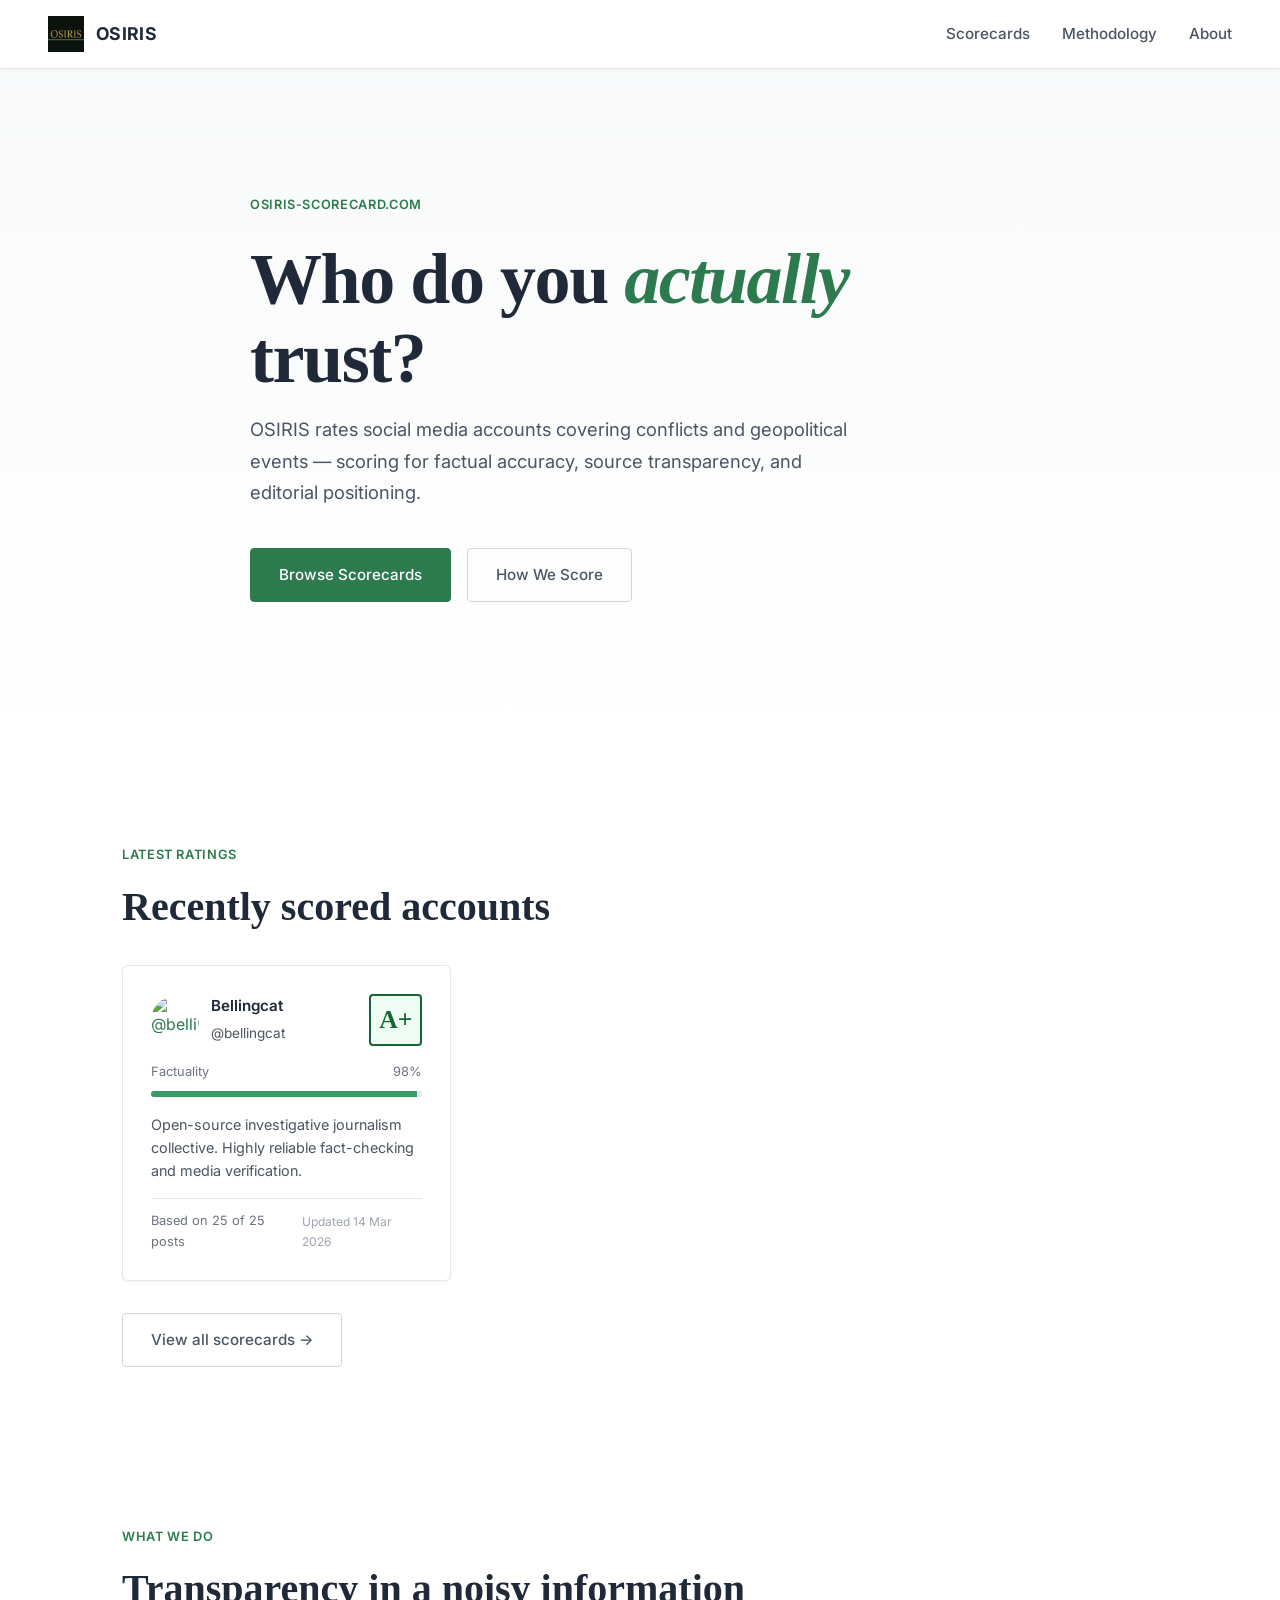
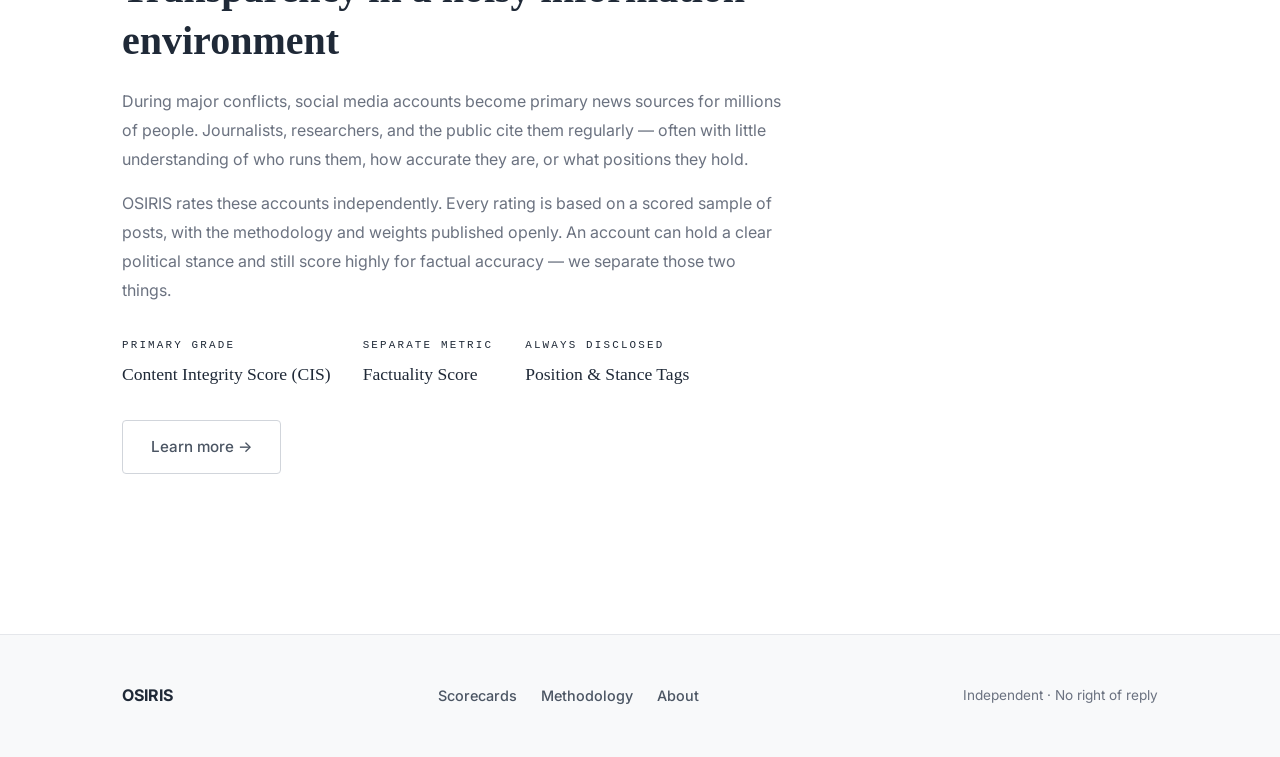
==== index.html @ 944dbf91 "Initial commit: OSIRIS Scorecard platform - Complete site rebrand with professional light theme - Pr" ====
<!DOCTYPE html>
<html lang="en">
<head>
  <meta charset="UTF-8">
  <meta name="viewport" content="width=device-width, initial-scale=1.0">
  <title>OSIRIS — Open Source Intelligence Reliability & Integrity Scorecard</title>
  <meta name="description" content="OSIRIS rates social media accounts covering conflicts and geopolitical events for factual accuracy, source transparency, and editorial positioning.">
  <link rel="icon" type="image/png" href="images/logo.png">
  <link rel="stylesheet" href="css/style.css">
</head>
<body>

<nav class="nav" id="nav">
  <a href="index.html" class="nav-logo">
    <div class="nav-logo-mark">
      <img src="images/logo.png" alt="OSIRIS">
    </div>
    <span class="nav-logo-text">OSIRIS</span>
  </a>
  <ul class="nav-links">
    <li><a href="scorecards.html">Scorecards</a></li>
    <li><a href="methodology.html">Methodology</a></li>
    <li><a href="about.html">About</a></li>
  </ul>
</nav>

<main>
  <section class="hero">
    <div class="hero-bg-lines"></div>
    <div class="container">
      <p class="hero-eyebrow">osiris-scorecard.com</p>
      <h1>Who do you <em>actually</em> trust?</h1>
      <p class="hero-sub">OSIRIS rates social media accounts covering conflicts and geopolitical events — scoring for factual accuracy, source transparency, and editorial positioning.</p>
      <div class="hero-cta">
        <a href="scorecards.html" class="btn btn-primary">Browse Scorecards</a>
        <a href="methodology.html" class="btn btn-ghost">How We Score</a>
      </div>
    </div>
    <div class="hero-scroll">
      <div class="hero-scroll-line"></div>
    </div>
  </section>

  <div class="container">
    <!-- Recent Scorecards -->
    <section class="section">
      <p class="section-eyebrow">Latest ratings</p>
      <h2>Recently scored accounts</h2>
      <div class="scorecard-grid" id="recent-cards">
        <!-- populated by JS -->
      </div>
      <div style="margin-top: 2rem;">
        <a href="scorecards.html" class="btn btn-ghost">View all scorecards →</a>
      </div>
    </section>

    <!-- What is OSIRIS -->
    <section class="section" style="border-top: 1px solid var(--charcoal-bdr);">
      <div style="max-width: 660px;">
        <p class="section-eyebrow">What we do</p>
        <h2>Transparency in a noisy information environment</h2>
        <p style="margin-top: 1.25rem; color: var(--text-muted); line-height: 1.8;">
          During major conflicts, social media accounts become primary news sources for millions of people. Journalists, researchers, and the public cite them regularly — often with little understanding of who runs them, how accurate they are, or what positions they hold.
        </p>
        <p style="margin-top: 1rem; color: var(--text-muted); line-height: 1.8;">
          OSIRIS rates these accounts independently. Every rating is based on a scored sample of posts, with the methodology and weights published openly. An account can hold a clear political stance and still score highly for factual accuracy — we separate those two things.
        </p>
        <div style="margin-top: 2rem; display: flex; gap: 2rem; flex-wrap: wrap;">
          <div>
            <div style="font-family: 'Share Tech Mono', monospace; font-size: 0.68rem; letter-spacing: 0.2em; color: var(--malachite-lt); text-transform: uppercase; margin-bottom: 0.4rem;">Primary grade</div>
            <div style="font-family: 'Cormorant Garamond', serif; font-size: 1.1rem; color: var(--white);">Content Integrity Score (CIS)</div>
          </div>
          <div>
            <div style="font-family: 'Share Tech Mono', monospace; font-size: 0.68rem; letter-spacing: 0.2em; color: var(--malachite-lt); text-transform: uppercase; margin-bottom: 0.4rem;">Separate metric</div>
            <div style="font-family: 'Cormorant Garamond', serif; font-size: 1.1rem; color: var(--white);">Factuality Score</div>
          </div>
          <div>
            <div style="font-family: 'Share Tech Mono', monospace; font-size: 0.68rem; letter-spacing: 0.2em; color: var(--malachite-lt); text-transform: uppercase; margin-bottom: 0.4rem;">Always disclosed</div>
            <div style="font-family: 'Cormorant Garamond', serif; font-size: 1.1rem; color: var(--white);">Position & Stance Tags</div>
          </div>
        </div>
        <div style="margin-top: 2rem;">
          <a href="about.html" class="btn btn-ghost">Learn more →</a>
        </div>
      </div>
    </section>
  </div>
</main>

<footer class="footer">
  <div class="container">
    <div class="footer-inner">
      <div class="footer-logo">OSIRIS</div>
      <ul class="footer-links">
        <li><a href="scorecards.html">Scorecards</a></li>
        <li><a href="methodology.html">Methodology</a></li>
        <li><a href="about.html">About</a></li>
      </ul>
      <div class="footer-note">Independent · No right of reply</div>
    </div>
  </div>
</footer>

<script src="js/main.js"></script>
<script>
  // Populate recent cards from accounts.json
  fetch('data/accounts.json')
    .then(r => r.json())
    .then(accounts => {
      const container = document.getElementById('recent-cards');
      const recent = [...accounts].sort((a,b) => new Date(b.lastUpdated) - new Date(a.lastUpdated)).slice(0, 3);
      recent.forEach(a => {
        container.innerHTML += buildCard(a);
      });
    });
</script>
</body>
</html>
---- css/style.css ----
/* ============================================================
   OSIRIS — osiris-scorecard.com
   Professional Academic Theme
   Fonts: Georgia (headings) / Inter (body, labels)
   Palette: Navy / Slate / Professional greens and reds
   ============================================================ */

@import url('https://fonts.googleapis.com/css2?family=Inter:wght@300;400;500;600;700&display=swap');

:root {
  --primary:       #2D7A4F;
  --primary-dark:  #1e5538;
  --primary-light: #3A9B64;
  --accent:        #C9A84C;
  --accent-light:  #E2C06A;

  --bg-primary:    #FFFFFF;
  --bg-secondary:  #F8F9FA;
  --bg-tertiary:   #F0F2F4;

  --border-light:  #E5E7EB;
  --border:        #D1D5DB;
  --border-dark:   #9CA3AF;

  --text-primary:  #1F2937;
  --text-secondary:#4B5563;
  --text-muted:    #6B7280;
  --text-dim:      #9CA3AF;

  --grade-a:       #166534;
  --grade-a-bg:    #F0FDF4;
  --grade-b:       #1E6F5C;
  --grade-b-bg:    #E6F7F3;
  --grade-c:       #CA8A04;
  --grade-c-bg:    #FEFCE8;
  --grade-d:       #C2410C;
  --grade-d-bg:    #FFF7ED;
  --grade-f:       #991B1B;
  --grade-f-bg:    #FEF2F2;
}

*, *::before, *::after { box-sizing: border-box; margin: 0; padding: 0; }
html { scroll-behavior: smooth; }

body {
  background: var(--bg-primary);
  color: var(--text-primary);
  font-family: 'Inter', -apple-system, BlinkMacSystemFont, 'Segoe UI', sans-serif;
  font-weight: 400;
  line-height: 1.6;
  overflow-x: hidden;
}

/* ── SCROLLBAR ── */
::-webkit-scrollbar { width: 8px; }
::-webkit-scrollbar-track { background: var(--bg-tertiary); }
::-webkit-scrollbar-thumb { background: var(--border); border-radius: 4px; }
::-webkit-scrollbar-thumb:hover { background: var(--border-dark); }

/* ── TYPOGRAPHY ── */
h1, h2, h3, h4 {
  font-family: Georgia, 'Times New Roman', serif;
  font-weight: 600;
  line-height: 1.3;
  color: var(--text-primary);
}

a { color: var(--primary); text-decoration: none; transition: color 0.2s; }
a:hover { color: var(--primary-light); text-decoration: underline; }

/* ── NAV ── */
.nav {
  position: fixed;
  top: 0; left: 0; right: 0;
  z-index: 500;
  display: flex;
  align-items: center;
  justify-content: space-between;
  padding: 1rem 3rem;
  background: var(--bg-primary);
  border-bottom: 1px solid var(--border-light);
  box-shadow: 0 1px 3px rgba(0,0,0,0.05);
  transition: box-shadow 0.3s;
}

.nav.scrolled {
  box-shadow: 0 2px 8px rgba(0,0,0,0.08);
}

.nav-logo {
  display: flex;
  align-items: center;
  gap: 0.75rem;
  text-decoration: none;
}

.nav-logo-mark {
  width: 36px;
  height: 36px;
  display: flex;
  align-items: center;
  justify-content: center;
}

.nav-logo-mark img {
  width: 100%;
  height: 100%;
  object-fit: contain;
}

.nav-logo-text {
  font-family: 'Inter', sans-serif;
  font-size: 1.1rem;
  font-weight: 700;
  letter-spacing: 0.02em;
  color: var(--text-primary);
}

.nav-links {
  display: flex;
  gap: 2rem;
  list-style: none;
}

.nav-links a {
  font-family: 'Inter', sans-serif;
  font-size: 0.95rem;
  font-weight: 500;
  color: var(--text-secondary);
  transition: color 0.2s;
  text-decoration: none;
}

.nav-links a:hover, .nav-links a.active {
  color: var(--primary);
  text-decoration: none;
}

/* ── LAYOUT ── */
.container { max-width: 1100px; margin: 0 auto; padding: 0 2rem; }
.page-wrap { padding-top: 5rem; }

/* ── HERO ── */
.hero {
  min-height: 85vh;
  display: flex;
  flex-direction: column;
  justify-content: center;
  position: relative;
  padding: 8rem 0 6rem;
  background: linear-gradient(to bottom, var(--bg-secondary) 0%, var(--bg-primary) 100%);
}

.hero-bg-lines {
  display: none;
}

.hero-eyebrow {
  font-family: 'Inter', sans-serif;
  font-size: 0.8rem;
  font-weight: 600;
  letter-spacing: 0.05em;
  color: var(--primary);
  text-transform: uppercase;
  margin-bottom: 1.5rem;
}

.hero h1 {
  font-size: clamp(2.5rem, 6vw, 4.5rem);
  font-weight: 700;
  letter-spacing: -0.02em;
  color: var(--text-primary);
  max-width: 780px;
  margin-bottom: 1rem;
  line-height: 1.1;
}

.hero h1 em {
  font-style: italic;
  color: var(--primary);
}

.hero-sub {
  font-size: 1.15rem;
  color: var(--text-secondary);
  max-width: 600px;
  margin: 1rem 0 2.5rem;
  font-weight: 400;
  line-height: 1.7;
}

.hero-cta {
  display: flex;
  gap: 1rem;
  flex-wrap: wrap;
}

.btn {
  display: inline-flex;
  align-items: center;
  gap: 0.5rem;
  padding: 0.85rem 1.75rem;
  font-family: 'Inter', sans-serif;
  font-size: 0.95rem;
  font-weight: 500;
  border: 1px solid;
  border-radius: 4px;
  cursor: pointer;
  transition: all 0.2s;
  text-decoration: none;
}

.btn-primary {
  background: var(--primary);
  border-color: var(--primary);
  color: var(--bg-primary);
}
.btn-primary:hover {
  background: var(--primary-light);
  border-color: var(--primary-light);
  color: var(--bg-primary);
  text-decoration: none;
}

.btn-ghost {
  background: transparent;
  border-color: var(--border);
  color: var(--text-secondary);
}
.btn-ghost:hover {
  border-color: var(--primary);
  color: var(--primary);
  background: var(--bg-secondary);
  text-decoration: none;
}

.hero-scroll {
  display: none;
}

.hero-scroll-line {
  display: none;
}

@keyframes scrollPulse {
  0%, 100% { opacity: 0.3; }
  50% { opacity: 1; }
}

/* ── STAT BAR ── */
.stat-bar {
  border-top: 1px solid var(--border-light);
  border-bottom: 1px solid var(--border-light);
  padding: 2rem 0;
  margin-bottom: 5rem;
  background: var(--bg-secondary);
}

.stat-bar-inner {
  display: flex;
  gap: 4rem;
  flex-wrap: wrap;
}

.stat-item {
  display: flex;
  flex-direction: column;
  gap: 0.35rem;
}

.stat-value {
  font-family: Georgia, serif;
  font-size: 2.2rem;
  font-weight: 700;
  color: var(--primary);
  line-height: 1;
}

.stat-label {
  font-family: 'Inter', sans-serif;
  font-size: 0.85rem;
  font-weight: 500;
  color: var(--text-muted);
}

/* ── SECTION ── */
.section { padding: 5rem 0; }
.section-eyebrow {
  font-family: 'Inter', sans-serif;
  font-size: 0.8rem;
  font-weight: 600;
  letter-spacing: 0.05em;
  color: var(--primary);
  text-transform: uppercase;
  margin-bottom: 1rem;
}

.section h2 {
  font-size: clamp(1.8rem, 3.5vw, 2.5rem);
  font-weight: 700;
  margin-bottom: 1rem;
  color: var(--text-primary);
}

/* ── GRADE BADGE ── */
.grade-badge {
  display: inline-flex;
  align-items: center;
  justify-content: center;
  min-width: 52px;
  height: 52px;
  padding: 0 0.5rem;
  font-family: Georgia, serif;
  font-size: 1.6rem;
  font-weight: 700;
  border: 2px solid;
  border-radius: 4px;
}

.grade-a { background: var(--grade-a-bg); border-color: var(--grade-a); color: var(--grade-a); }
.grade-b { background: var(--grade-b-bg); border-color: var(--grade-b); color: var(--grade-b); }
.grade-c { background: var(--grade-c-bg); border-color: var(--grade-c); color: var(--grade-c); }
.grade-d { background: var(--grade-d-bg); border-color: var(--grade-d); color: var(--grade-d); }
.grade-f { background: var(--grade-f-bg); border-color: var(--grade-f); color: var(--grade-f); }

/* ── SCORECARD CARD ── */
.scorecard-grid {
  display: grid;
  grid-template-columns: repeat(auto-fill, minmax(320px, 1fr));
  gap: 1.5rem;
  margin-top: 2rem;
}

.scorecard-card {
  background: var(--bg-primary);
  border: 1px solid var(--border-light);
  border-radius: 6px;
  padding: 1.75rem;
  transition: all 0.2s;
  text-decoration: none;
  display: block;
  position: relative;
  box-shadow: 0 1px 3px rgba(0,0,0,0.05);
}

.scorecard-card::before {
  content: '';
  position: absolute;
  top: 0; left: 0;
  width: 4px;
  height: 100%;
  background: var(--primary);
  opacity: 0;
  transition: opacity 0.2s;
  border-radius: 6px 0 0 6px;
}

.scorecard-card:hover {
  border-color: var(--primary);
  box-shadow: 0 4px 12px rgba(0,0,0,0.08);
  transform: translateY(-2px);
  color: inherit;
  text-decoration: none;
}

.scorecard-card:hover::before { opacity: 1; }

.card-top {
  display: flex;
  align-items: flex-start;
  justify-content: space-between;
  margin-bottom: 1rem;
}

.card-name {
  font-family: 'Inter', sans-serif;
  font-size: 0.95rem;
  font-weight: 600;
  color: var(--text-primary);
  margin-bottom: 0.25rem;
}

.card-handle {
  font-size: 0.85rem;
  color: var(--text-secondary);
}

.card-focus {
  font-family: 'Inter', sans-serif;
  font-size: 0.8rem;
  color: var(--text-muted);
  margin-bottom: 0.75rem;
}

.card-summary {
  font-size: 0.9rem;
  color: var(--text-secondary);
  line-height: 1.6;
  margin-bottom: 1rem;
  display: -webkit-box;
  -webkit-line-clamp: 3;
  -webkit-box-orient: vertical;
  overflow: hidden;
}

.card-tags {
  display: flex;
  flex-wrap: wrap;
  gap: 0.4rem;
  margin-bottom: 1rem;
}

.tag {
  font-family: 'Inter', sans-serif;
  font-size: 0.75rem;
  font-weight: 500;
  padding: 0.25rem 0.6rem;
  background: var(--bg-tertiary);
  border: 1px solid var(--border-light);
  border-radius: 3px;
  color: var(--text-secondary);
}

.tag-stance {
  background: #FEF9E7;
  border-color: var(--accent);
  color: #8B6914;
  font-weight: 600;
}

.card-footer {
  display: flex;
  align-items: center;
  justify-content: space-between;
  padding-top: 0.75rem;
  border-top: 1px solid var(--border-light);
}

.card-posts {
  font-family: 'Inter', sans-serif;
  font-size: 0.8rem;
  color: var(--text-muted);
}

.card-updated {
  font-family: 'Inter', sans-serif;
  font-size: 0.75rem;
  color: var(--text-dim);
}

/* Factuality bar */
.fact-bar {
  height: 6px;
  background: var(--border-light);
  margin-bottom: 1rem;
  position: relative;
  border-radius: 3px;
  overflow: hidden;
}

.fact-bar-fill {
  height: 100%;
  background: var(--primary);
  transition: width 0.4s ease;
}

.fact-bar-label {
  display: flex;
  justify-content: space-between;
  font-family: 'Inter', sans-serif;
  font-size: 0.8rem;
  color: var(--text-muted);
  margin-bottom: 0.5rem;
}

/* ── SEARCH ── */
.search-wrap {
  position: relative;
  margin-bottom: 2rem;
}

.search-input {
  width: 100%;
  background: var(--bg-primary);
  border: 1px solid var(--border);
  border-radius: 6px;
  color: var(--text-primary);
  padding: 0.9rem 1rem 0.9rem 3rem;
  font-family: 'Inter', sans-serif;
  font-size: 0.95rem;
  outline: none;
  transition: all 0.2s;
}

.search-input::placeholder { color: var(--text-muted); }
.search-input:focus {
  border-color: var(--primary);
  box-shadow: 0 0 0 3px rgba(45, 122, 79, 0.1);
}

.search-icon {
  position: absolute;
  left: 1rem;
  top: 50%;
  transform: translateY(-50%);
  color: var(--text-muted);
  font-size: 1rem;
  pointer-events: none;
}

.filter-row {
  display: flex;
  gap: 0.75rem;
  flex-wrap: wrap;
  margin-bottom: 1.5rem;
}

.filter-btn {
  font-family: 'Inter', sans-serif;
  font-size: 0.85rem;
  font-weight: 500;
  padding: 0.5rem 1rem;
  border: 1px solid var(--border);
  border-radius: 6px;
  background: var(--bg-primary);
  color: var(--text-secondary);
  cursor: pointer;
  transition: all 0.2s;
}

.filter-btn:hover, .filter-btn.active {
  border-color: var(--primary);
  background: var(--primary);
  color: var(--bg-primary);
}

/* ── SCORECARD PAGE ── */
.scorecard-hero {
  padding: 7rem 0 3rem;
  border-bottom: 1px solid var(--border-light);
  margin-bottom: 3rem;
}

.scorecard-header {
  display: flex;
  align-items: flex-start;
  gap: 2rem;
  flex-wrap: wrap;
}

.scorecard-grade-wrap {
  display: flex;
  flex-direction: column;
  align-items: center;
  gap: 0.5rem;
}

.scorecard-grade-label {
  font-family: 'Inter', sans-serif;
  font-size: 0.75rem;
  font-weight: 600;
  color: var(--text-muted);
  text-transform: uppercase;
}

.scorecard-grade-badge {
  width: 80px; height: 80px;
  font-size: 2.5rem;
}

.scorecard-info { flex: 1; }

.scorecard-handle {
  font-family: 'Inter', sans-serif;
  font-size: 1.3rem;
  font-weight: 600;
  color: var(--text-primary);
  margin-bottom: 0.25rem;
}

.scorecard-display-name {
  font-family: Georgia, serif;
  font-size: 2rem;
  font-weight: 600;
  color: var(--text-primary);
  margin-bottom: 0.5rem;
}

.scorecard-meta {
  display: flex;
  gap: 1.5rem;
  flex-wrap: wrap;
  margin-top: 0.75rem;
}

.scorecard-meta-item {
  font-family: 'Inter', sans-serif;
  font-size: 0.85rem;
  color: var(--text-muted);
}

.scorecard-meta-item span {
  color: var(--text-primary);
  font-weight: 500;
}

/* Breakdown chart */
.breakdown-grid {
  display: grid;
  grid-template-columns: repeat(5, 1fr);
  gap: 1rem;
  margin: 2rem 0;
}

.breakdown-item {
  background: var(--bg-secondary);
  border: 1px solid var(--border-light);
  border-radius: 6px;
  padding: 1.25rem 1rem;
  text-align: center;
}

.breakdown-count {
  font-family: Georgia, serif;
  font-size: 2rem;
  font-weight: 700;
  color: var(--text-primary);
  line-height: 1;
  margin-bottom: 0.3rem;
}

.breakdown-label {
  font-family: 'Inter', sans-serif;
  font-size: 0.75rem;
  font-weight: 500;
  color: var(--text-muted);
}

/* ── ABOUT / METHODOLOGY ── */
.prose-section {
  padding: 7rem 0 5rem;
  max-width: 740px;
}

.prose-section h2 {
  font-size: 2rem;
  font-weight: 700;
  margin: 2.5rem 0 1rem;
  color: var(--text-primary);
}

.prose-section h3 {
  font-size: 1.35rem;
  font-weight: 600;
  color: var(--primary);
  margin: 2rem 0 0.75rem;
}

.prose-section p {
  margin-bottom: 1.25rem;
  font-size: 1rem;
  color: var(--text-secondary);
  line-height: 1.7;
}

.prose-section ul {
  list-style: none;
  margin-bottom: 1.5rem;
}

.prose-section ul li {
  padding: 0.4rem 0 0.4rem 1.5rem;
  position: relative;
  font-size: 1rem;
  color: var(--text-secondary);
}

.prose-section ul li::before {
  content: '•';
  position: absolute;
  left: 0;
  color: var(--primary);
  font-weight: 700;
}

.divider {
  height: 1px;
  background: var(--border-light);
  margin: 3rem 0;
}

/* CIS grade table */
.grade-table {
  width: 100%;
  border-collapse: collapse;
  margin: 1.5rem 0;
  border: 1px solid var(--border-light);
  border-radius: 6px;
  overflow: hidden;
}

.grade-table th {
  font-family: 'Inter', sans-serif;
  font-size: 0.85rem;
  font-weight: 600;
  color: var(--text-primary);
  padding: 0.85rem 1rem;
  text-align: left;
  background: var(--bg-secondary);
  border-bottom: 1px solid var(--border-light);
}

.grade-table td {
  padding: 0.85rem 1rem;
  font-size: 0.95rem;
  color: var(--text-secondary);
  border-bottom: 1px solid var(--border-light);
  vertical-align: top;
}

.grade-table tr:last-child td { border-bottom: none; }

/* ── FOOTER ── */
.footer {
  border-top: 1px solid var(--border-light);
  background: var(--bg-secondary);
  padding: 3rem 0;
  margin-top: 5rem;
}

.footer-inner {
  display: flex;
  align-items: center;
  justify-content: space-between;
  flex-wrap: wrap;
  gap: 1.5rem;
}

.footer-logo {
  font-family: 'Inter', sans-serif;
  font-size: 1rem;
  font-weight: 700;
  color: var(--text-primary);
}

.footer-note {
  font-family: 'Inter', sans-serif;
  font-size: 0.85rem;
  color: var(--text-muted);
}

.footer-links {
  display: flex;
  gap: 1.5rem;
  list-style: none;
}

.footer-links a {
  font-family: 'Inter', sans-serif;
  font-size: 0.9rem;
  font-weight: 500;
  color: var(--text-secondary);
  transition: color 0.2s;
}

.footer-links a:hover {
  color: var(--primary);
  text-decoration: none;
}

/* ── INTRO CALLOUT ── */
.callout {
  background: var(--bg-tertiary);
  border: 1px solid var(--border);
  border-left: 4px solid var(--primary);
  border-radius: 6px;
  padding: 1.5rem 1.75rem;
  margin: 2rem 0;
}

.callout p {
  font-size: 0.95rem;
  color: var(--text-secondary);
  margin: 0;
}

/* ── HARD FLAGS ── */
.hard-flag {
  background: var(--grade-f-bg);
  border: 1px solid var(--grade-f);
  border-left: 4px solid var(--grade-f);
  border-radius: 6px;
  padding: 0.85rem 1.25rem;
  margin-top: 0.75rem;
  font-family: 'Inter', sans-serif;
  font-size: 0.85rem;
  font-weight: 500;
  color: var(--grade-f);
}

/* ── RESPONSIVE ── */
@media (max-width: 768px) {
  .nav { padding: 1rem 1.5rem; }
  .nav-links { gap: 1.25rem; }
  .container { padding: 0 1.25rem; }
  .hero h1 { font-size: 2.6rem; }
  .breakdown-grid { grid-template-columns: repeat(3, 1fr); }
  .scorecard-header { gap: 1.25rem; }
  .footer-inner { flex-direction: column; align-items: flex-start; }
}

@media (max-width: 480px) {
  .nav-links { display: none; }
  .breakdown-grid { grid-template-columns: repeat(2, 1fr); }
}
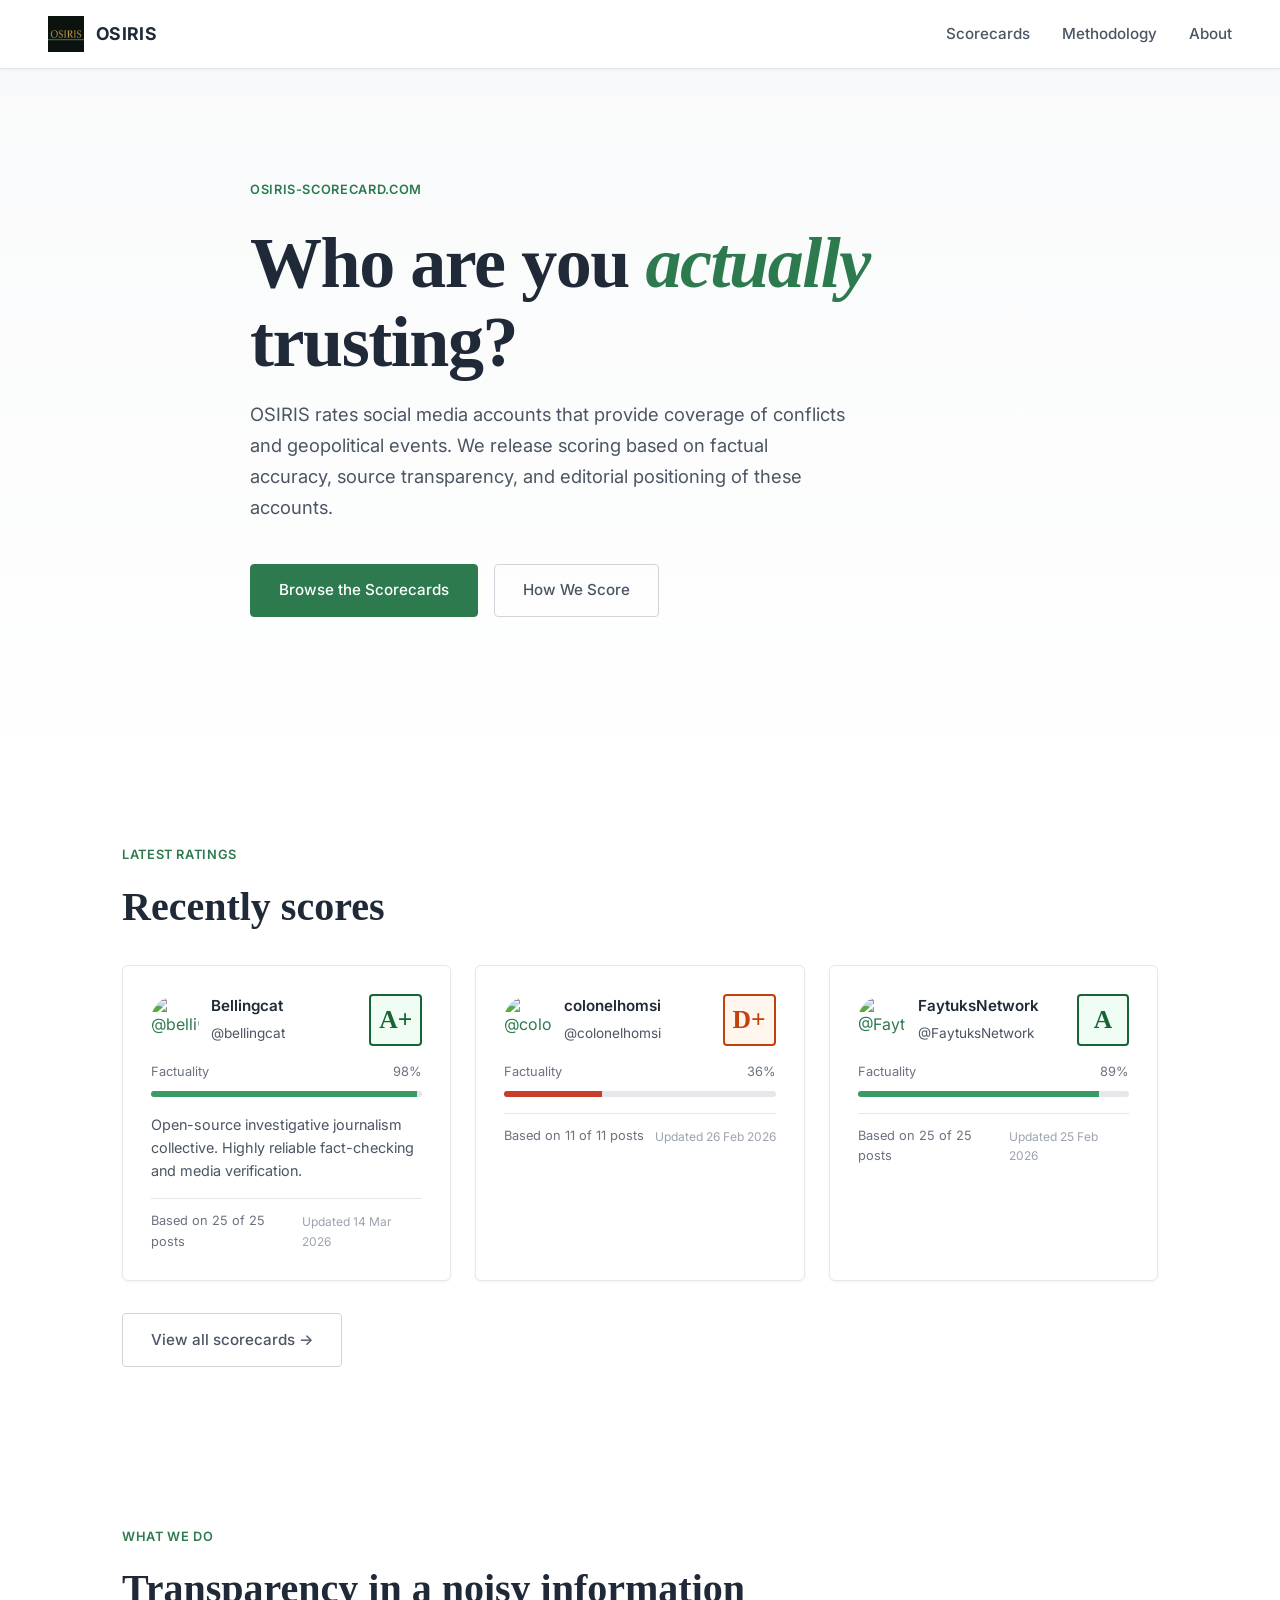
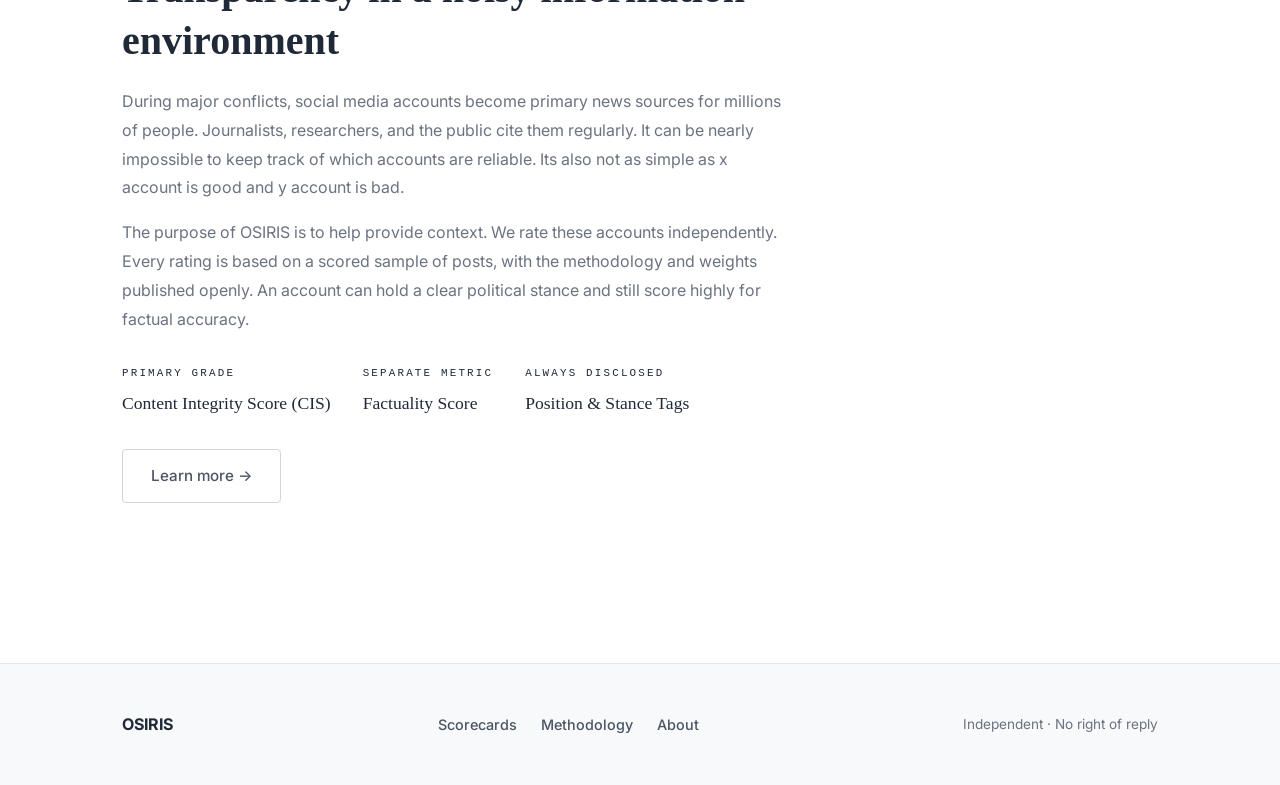
==== commit 32e92bed: "Add batch import tools and 2 new scorecards - Created batch import system for Chrome extension expor" ====
--- a/index.html
+++ b/index.html
@@ -29,10 +29,10 @@
     <div class="hero-bg-lines"></div>
     <div class="container">
       <p class="hero-eyebrow">osiris-scorecard.com</p>
-      <h1>Who do you <em>actually</em> trust?</h1>
-      <p class="hero-sub">OSIRIS rates social media accounts covering conflicts and geopolitical events — scoring for factual accuracy, source transparency, and editorial positioning.</p>
+      <h1>Who are you <em>actually</em> trusting?</h1>
+      <p class="hero-sub">OSIRIS rates social media accounts that provide coverage of conflicts and geopolitical events. We release scoring based on factual accuracy, source transparency, and editorial positioning of these accounts.</p>
       <div class="hero-cta">
-        <a href="scorecards.html" class="btn btn-primary">Browse Scorecards</a>
+        <a href="scorecards.html" class="btn btn-primary">Browse the Scorecards</a>
         <a href="methodology.html" class="btn btn-ghost">How We Score</a>
       </div>
     </div>
@@ -45,7 +45,7 @@
     <!-- Recent Scorecards -->
     <section class="section">
       <p class="section-eyebrow">Latest ratings</p>
-      <h2>Recently scored accounts</h2>
+      <h2>Recently scores</h2>
       <div class="scorecard-grid" id="recent-cards">
         <!-- populated by JS -->
       </div>
@@ -60,10 +60,10 @@
         <p class="section-eyebrow">What we do</p>
         <h2>Transparency in a noisy information environment</h2>
         <p style="margin-top: 1.25rem; color: var(--text-muted); line-height: 1.8;">
-          During major conflicts, social media accounts become primary news sources for millions of people. Journalists, researchers, and the public cite them regularly — often with little understanding of who runs them, how accurate they are, or what positions they hold.
+          During major conflicts, social media accounts become primary news sources for millions of people. Journalists, researchers, and the public cite them regularly. It can be nearly impossible to keep track of which accounts are reliable. Its also not as simple as x account is good and y account is bad.
         </p>
         <p style="margin-top: 1rem; color: var(--text-muted); line-height: 1.8;">
-          OSIRIS rates these accounts independently. Every rating is based on a scored sample of posts, with the methodology and weights published openly. An account can hold a clear political stance and still score highly for factual accuracy — we separate those two things.
+          The purpose of OSIRIS is to help provide context. We rate these accounts independently. Every rating is based on a scored sample of posts, with the methodology and weights published openly. An account can hold a clear political stance and still score highly for factual accuracy.
         </p>
         <div style="margin-top: 2rem; display: flex; gap: 2rem; flex-wrap: wrap;">
           <div>
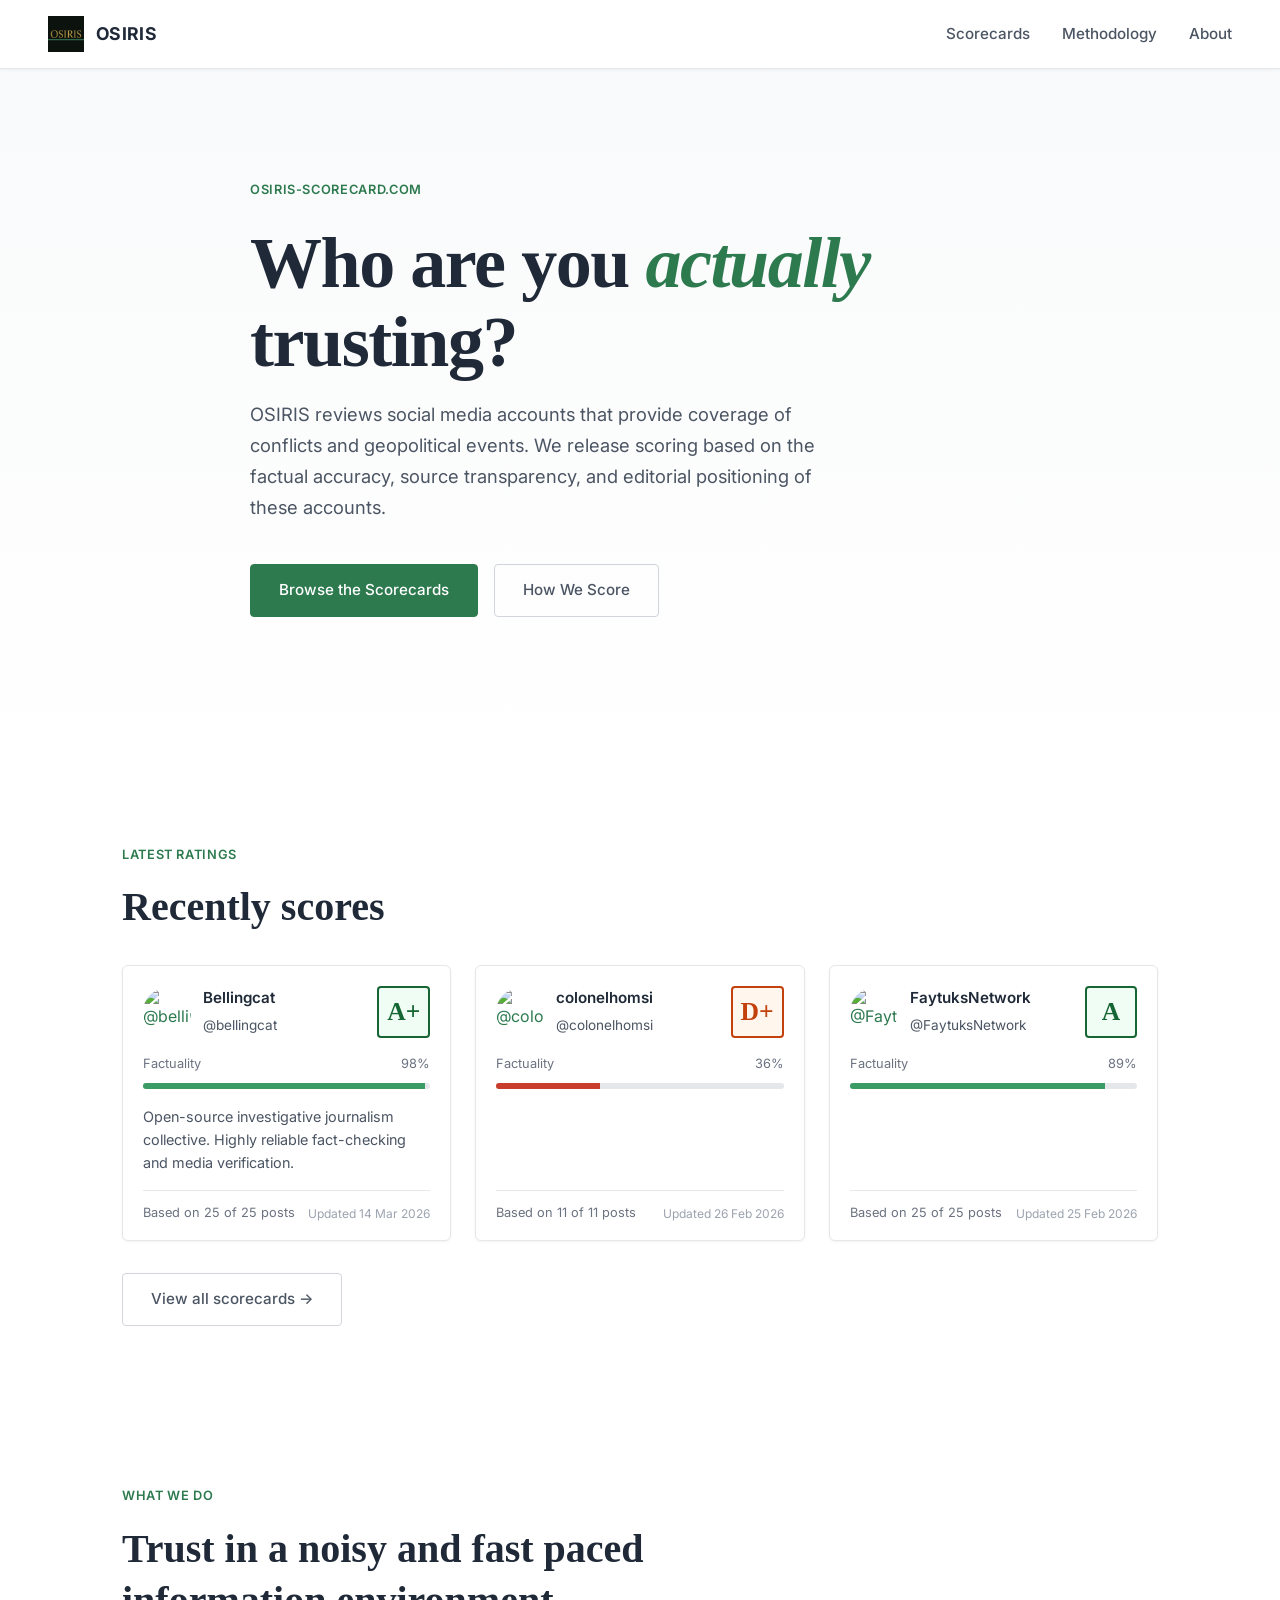
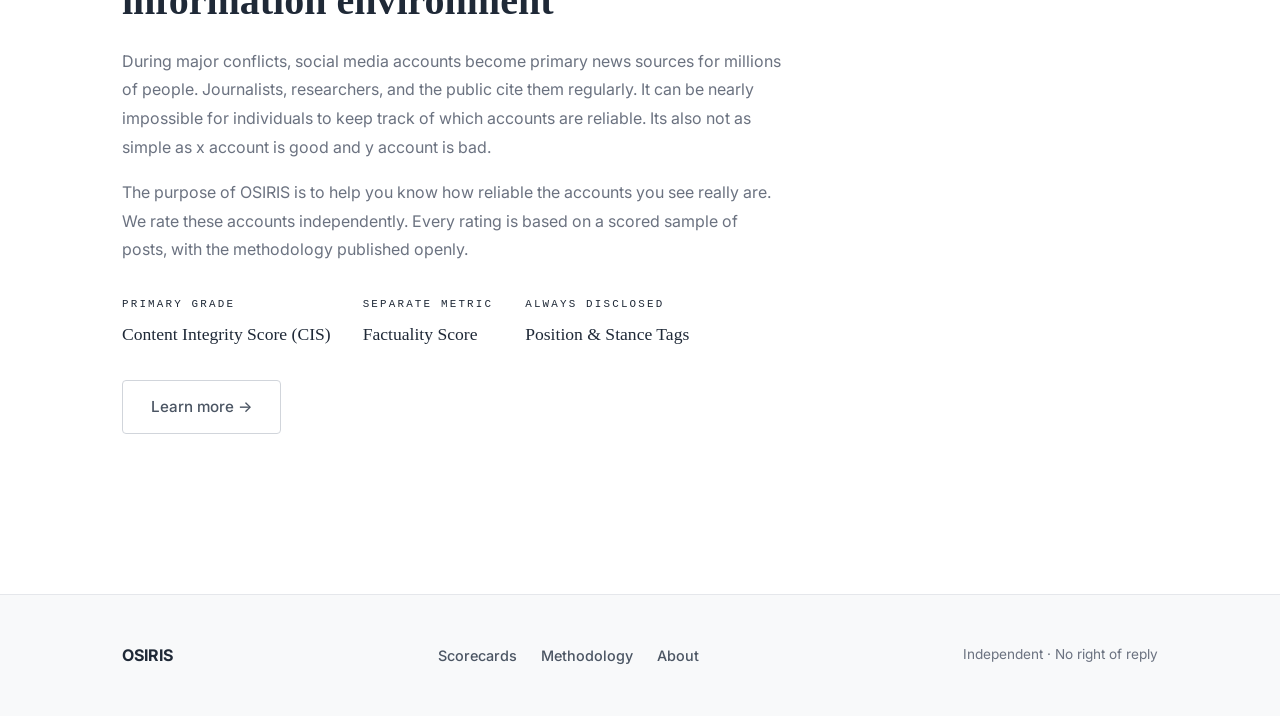
==== commit 7b03a481: "Improve scorecard UI and add profile pictures - Add profile pictures to scorecard cards using unavat" ====
--- a/index.html
+++ b/index.html
@@ -30,7 +30,7 @@
     <div class="container">
       <p class="hero-eyebrow">osiris-scorecard.com</p>
       <h1>Who are you <em>actually</em> trusting?</h1>
-      <p class="hero-sub">OSIRIS rates social media accounts that provide coverage of conflicts and geopolitical events. We release scoring based on factual accuracy, source transparency, and editorial positioning of these accounts.</p>
+      <p class="hero-sub">OSIRIS reviews social media accounts that provide coverage of conflicts and geopolitical events. We release scoring based on the factual accuracy, source transparency, and editorial positioning of these accounts.</p>
       <div class="hero-cta">
         <a href="scorecards.html" class="btn btn-primary">Browse the Scorecards</a>
         <a href="methodology.html" class="btn btn-ghost">How We Score</a>
@@ -58,12 +58,12 @@
     <section class="section" style="border-top: 1px solid var(--charcoal-bdr);">
       <div style="max-width: 660px;">
         <p class="section-eyebrow">What we do</p>
-        <h2>Transparency in a noisy information environment</h2>
+        <h2>Trust in a noisy and fast paced information environment</h2>
         <p style="margin-top: 1.25rem; color: var(--text-muted); line-height: 1.8;">
-          During major conflicts, social media accounts become primary news sources for millions of people. Journalists, researchers, and the public cite them regularly. It can be nearly impossible to keep track of which accounts are reliable. Its also not as simple as x account is good and y account is bad.
+          During major conflicts, social media accounts become primary news sources for millions of people. Journalists, researchers, and the public cite them regularly. It can be nearly impossible for individuals to keep track of which accounts are reliable. Its also not as simple as x account is good and y account is bad.
         </p>
         <p style="margin-top: 1rem; color: var(--text-muted); line-height: 1.8;">
-          The purpose of OSIRIS is to help provide context. We rate these accounts independently. Every rating is based on a scored sample of posts, with the methodology and weights published openly. An account can hold a clear political stance and still score highly for factual accuracy.
+          The purpose of OSIRIS is to help you know how reliable the accounts you see really are. We rate these accounts independently. Every rating is based on a scored sample of posts, with the methodology published openly.
         </p>
         <div style="margin-top: 2rem; display: flex; gap: 2rem; flex-wrap: wrap;">
           <div>
--- a/css/style.css
+++ b/css/style.css
@@ -335,7 +335,7 @@
   background: var(--bg-primary);
   border: 1px solid var(--border-light);
   border-radius: 6px;
-  padding: 1.75rem;
+  padding: 1.25rem 1.25rem 1rem;
   transition: all 0.2s;
   text-decoration: none;
   display: block;
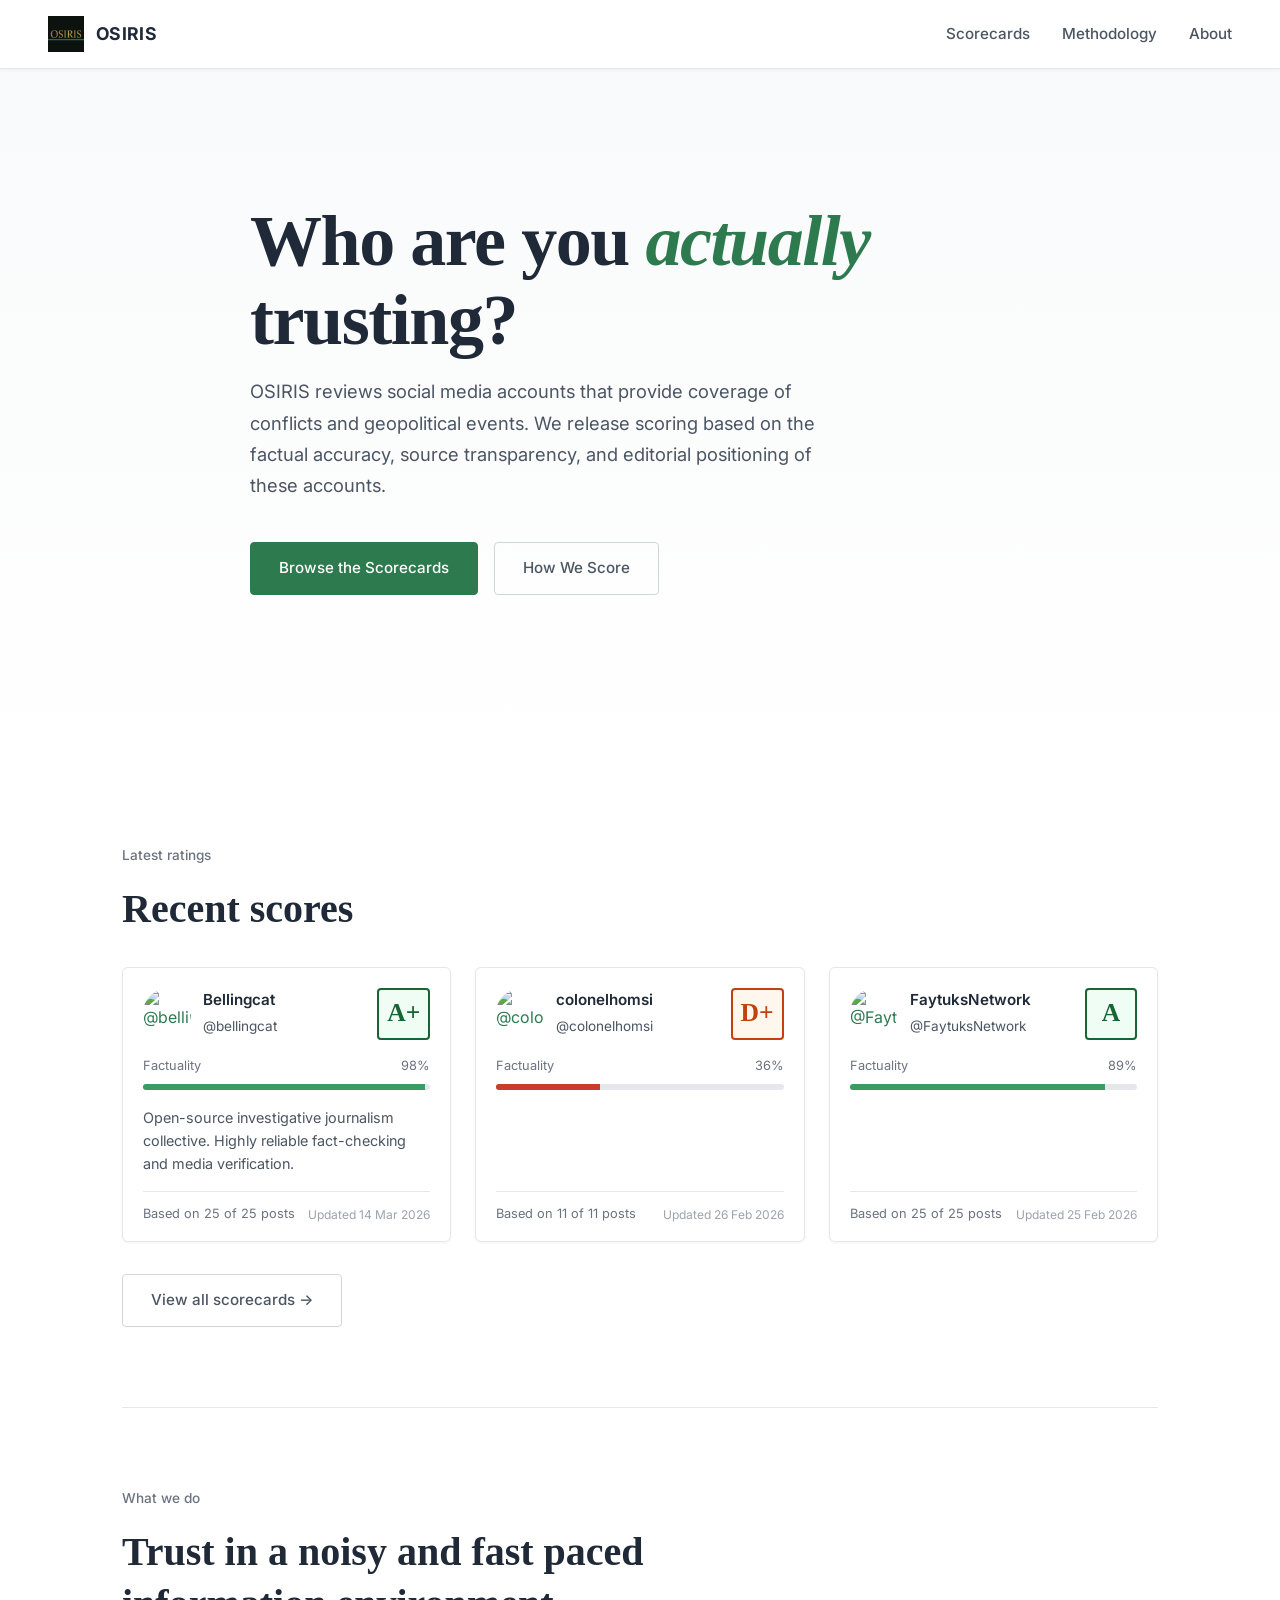
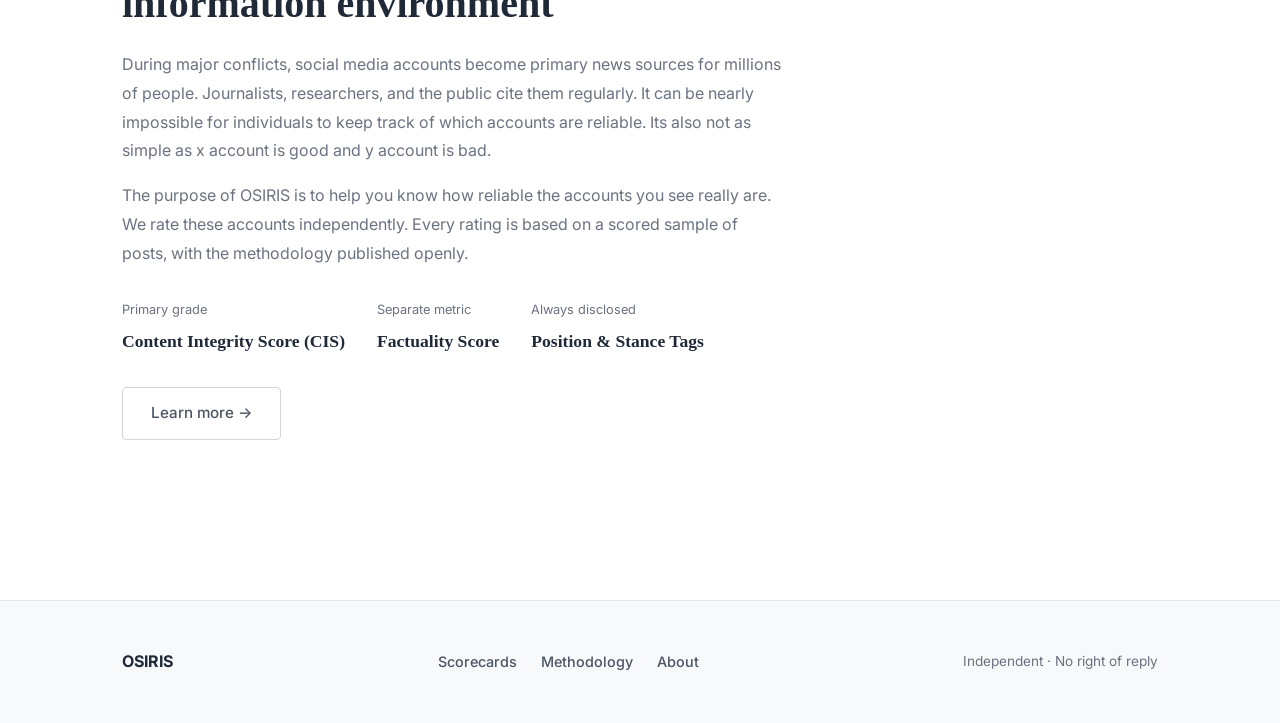
==== commit 97895c25: "Remove AI design tells and add mobile hamburger menu - Replace uppercase letter-spacing eyebrow labe" ====
--- a/index.html
+++ b/index.html
@@ -22,13 +22,15 @@
     <li><a href="methodology.html">Methodology</a></li>
     <li><a href="about.html">About</a></li>
   </ul>
+  <button class="nav-toggle" aria-label="Menu" aria-expanded="false">
+    <span></span><span></span><span></span>
+  </button>
 </nav>
 
 <main>
   <section class="hero">
     <div class="hero-bg-lines"></div>
     <div class="container">
-      <p class="hero-eyebrow">osiris-scorecard.com</p>
       <h1>Who are you <em>actually</em> trusting?</h1>
       <p class="hero-sub">OSIRIS reviews social media accounts that provide coverage of conflicts and geopolitical events. We release scoring based on the factual accuracy, source transparency, and editorial positioning of these accounts.</p>
       <div class="hero-cta">
@@ -45,7 +47,7 @@
     <!-- Recent Scorecards -->
     <section class="section">
       <p class="section-eyebrow">Latest ratings</p>
-      <h2>Recently scores</h2>
+      <h2>Recent scores</h2>
       <div class="scorecard-grid" id="recent-cards">
         <!-- populated by JS -->
       </div>
@@ -55,7 +57,7 @@
     </section>
 
     <!-- What is OSIRIS -->
-    <section class="section" style="border-top: 1px solid var(--charcoal-bdr);">
+    <section class="section" style="border-top: 1px solid var(--border-light);">
       <div style="max-width: 660px;">
         <p class="section-eyebrow">What we do</p>
         <h2>Trust in a noisy and fast paced information environment</h2>
@@ -67,16 +69,16 @@
         </p>
         <div style="margin-top: 2rem; display: flex; gap: 2rem; flex-wrap: wrap;">
           <div>
-            <div style="font-family: 'Share Tech Mono', monospace; font-size: 0.68rem; letter-spacing: 0.2em; color: var(--malachite-lt); text-transform: uppercase; margin-bottom: 0.4rem;">Primary grade</div>
-            <div style="font-family: 'Cormorant Garamond', serif; font-size: 1.1rem; color: var(--white);">Content Integrity Score (CIS)</div>
+            <div style="font-family: 'Inter', sans-serif; font-size: 0.8rem; color: var(--text-muted); margin-bottom: 0.4rem;">Primary grade</div>
+            <div style="font-family: Georgia, serif; font-size: 1.1rem; color: var(--text-primary); font-weight: 600;">Content Integrity Score (CIS)</div>
           </div>
           <div>
-            <div style="font-family: 'Share Tech Mono', monospace; font-size: 0.68rem; letter-spacing: 0.2em; color: var(--malachite-lt); text-transform: uppercase; margin-bottom: 0.4rem;">Separate metric</div>
-            <div style="font-family: 'Cormorant Garamond', serif; font-size: 1.1rem; color: var(--white);">Factuality Score</div>
+            <div style="font-family: 'Inter', sans-serif; font-size: 0.8rem; color: var(--text-muted); margin-bottom: 0.4rem;">Separate metric</div>
+            <div style="font-family: Georgia, serif; font-size: 1.1rem; color: var(--text-primary); font-weight: 600;">Factuality Score</div>
           </div>
           <div>
-            <div style="font-family: 'Share Tech Mono', monospace; font-size: 0.68rem; letter-spacing: 0.2em; color: var(--malachite-lt); text-transform: uppercase; margin-bottom: 0.4rem;">Always disclosed</div>
-            <div style="font-family: 'Cormorant Garamond', serif; font-size: 1.1rem; color: var(--white);">Position & Stance Tags</div>
+            <div style="font-family: 'Inter', sans-serif; font-size: 0.8rem; color: var(--text-muted); margin-bottom: 0.4rem;">Always disclosed</div>
+            <div style="font-family: Georgia, serif; font-size: 1.1rem; color: var(--text-primary); font-weight: 600;">Position & Stance Tags</div>
           </div>
         </div>
         <div style="margin-top: 2rem;">
--- a/css/style.css
+++ b/css/style.css
@@ -157,11 +157,9 @@
 
 .hero-eyebrow {
   font-family: 'Inter', sans-serif;
-  font-size: 0.8rem;
-  font-weight: 600;
-  letter-spacing: 0.05em;
-  color: var(--primary);
-  text-transform: uppercase;
+  font-size: 0.85rem;
+  font-weight: 500;
+  color: var(--text-muted);
   margin-bottom: 1.5rem;
 }
 
@@ -206,7 +204,7 @@
   border: 1px solid;
   border-radius: 4px;
   cursor: pointer;
-  transition: all 0.2s;
+  transition: background 0.15s, border-color 0.15s, color 0.15s;
   text-decoration: none;
 }
 
@@ -287,11 +285,9 @@
 .section { padding: 5rem 0; }
 .section-eyebrow {
   font-family: 'Inter', sans-serif;
-  font-size: 0.8rem;
-  font-weight: 600;
-  letter-spacing: 0.05em;
-  color: var(--primary);
-  text-transform: uppercase;
+  font-size: 0.85rem;
+  font-weight: 500;
+  color: var(--text-muted);
   margin-bottom: 1rem;
 }
 
@@ -336,34 +332,18 @@
   border: 1px solid var(--border-light);
   border-radius: 6px;
   padding: 1.25rem 1.25rem 1rem;
-  transition: all 0.2s;
+  transition: border-color 0.15s, box-shadow 0.15s;
   text-decoration: none;
   display: block;
-  position: relative;
   box-shadow: 0 1px 3px rgba(0,0,0,0.05);
-}
-
-.scorecard-card::before {
-  content: '';
-  position: absolute;
-  top: 0; left: 0;
-  width: 4px;
-  height: 100%;
-  background: var(--primary);
-  opacity: 0;
-  transition: opacity 0.2s;
-  border-radius: 6px 0 0 6px;
 }
 
 .scorecard-card:hover {
   border-color: var(--primary);
-  box-shadow: 0 4px 12px rgba(0,0,0,0.08);
-  transform: translateY(-2px);
+  box-shadow: 0 2px 6px rgba(0,0,0,0.06);
   color: inherit;
   text-decoration: none;
 }
-
-.scorecard-card:hover::before { opacity: 1; }
 
 .card-top {
   display: flex;
@@ -560,7 +540,6 @@
   font-size: 0.75rem;
   font-weight: 600;
   color: var(--text-muted);
-  text-transform: uppercase;
 }
 
 .scorecard-grade-badge {
@@ -772,7 +751,7 @@
 .callout {
   background: var(--bg-tertiary);
   border: 1px solid var(--border);
-  border-left: 4px solid var(--primary);
+  border-top: 2px solid var(--primary);
   border-radius: 6px;
   padding: 1.5rem 1.75rem;
   margin: 2rem 0;
@@ -788,7 +767,6 @@
 .hard-flag {
   background: var(--grade-f-bg);
   border: 1px solid var(--grade-f);
-  border-left: 4px solid var(--grade-f);
   border-radius: 6px;
   padding: 0.85rem 1.25rem;
   margin-top: 0.75rem;
@@ -796,6 +774,25 @@
   font-size: 0.85rem;
   font-weight: 500;
   color: var(--grade-f);
+}
+
+/* ── HAMBURGER MENU ── */
+.nav-toggle {
+  display: none;
+  flex-direction: column;
+  justify-content: center;
+  gap: 5px;
+  background: none;
+  border: none;
+  cursor: pointer;
+  padding: 0.5rem;
+}
+
+.nav-toggle span {
+  display: block;
+  width: 22px;
+  height: 2px;
+  background: var(--text-primary);
 }
 
 /* ── RESPONSIVE ── */
@@ -810,6 +807,25 @@
 }
 
 @media (max-width: 480px) {
-  .nav-links { display: none; }
+  .nav-toggle { display: flex; }
+  .nav-links {
+    display: none;
+    position: absolute;
+    top: 100%;
+    left: 0;
+    right: 0;
+    flex-direction: column;
+    background: var(--bg-primary);
+    border-bottom: 1px solid var(--border-light);
+    padding: 0.5rem 1.5rem 1rem;
+    gap: 0;
+  }
+  .nav.open .nav-links { display: flex; }
+  .nav.open .nav-links li a {
+    display: block;
+    padding: 0.75rem 0;
+    border-bottom: 1px solid var(--border-light);
+  }
+  .nav.open .nav-links li:last-child a { border-bottom: none; }
   .breakdown-grid { grid-template-columns: repeat(2, 1fr); }
 }
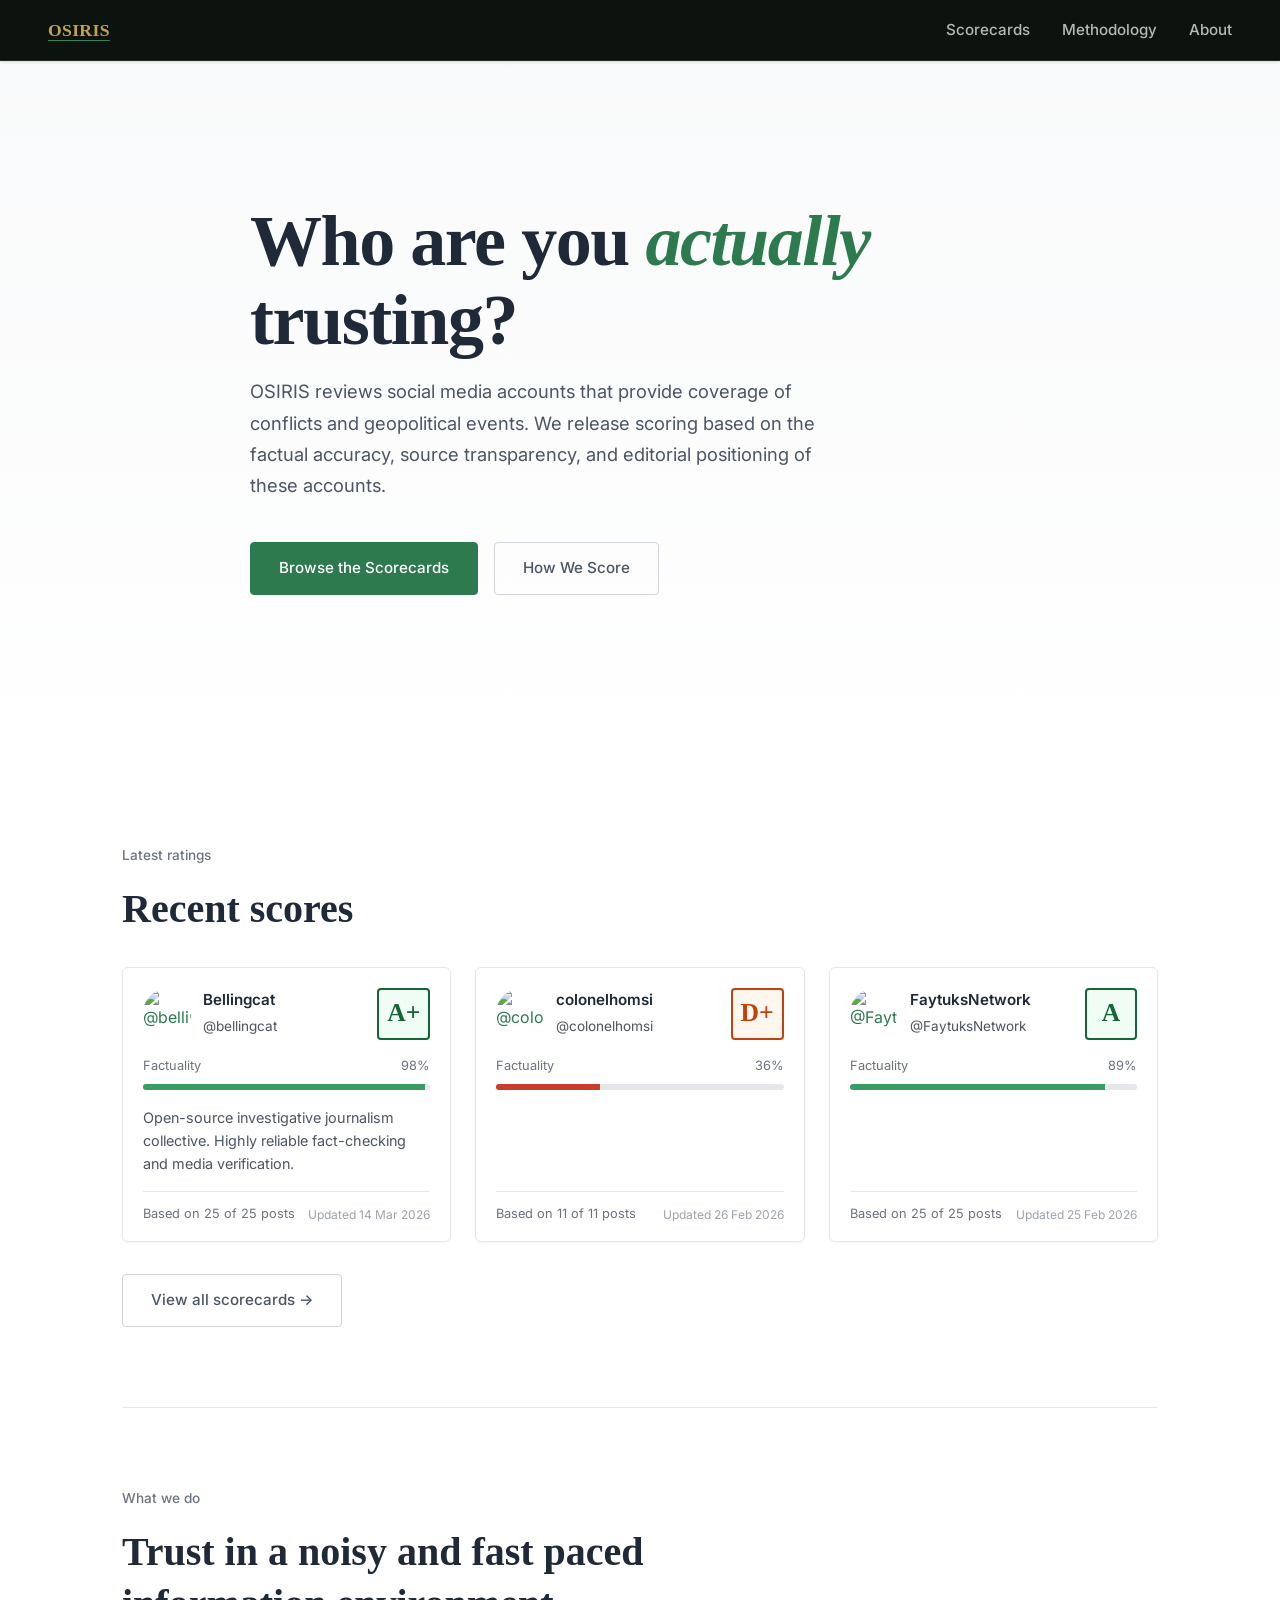
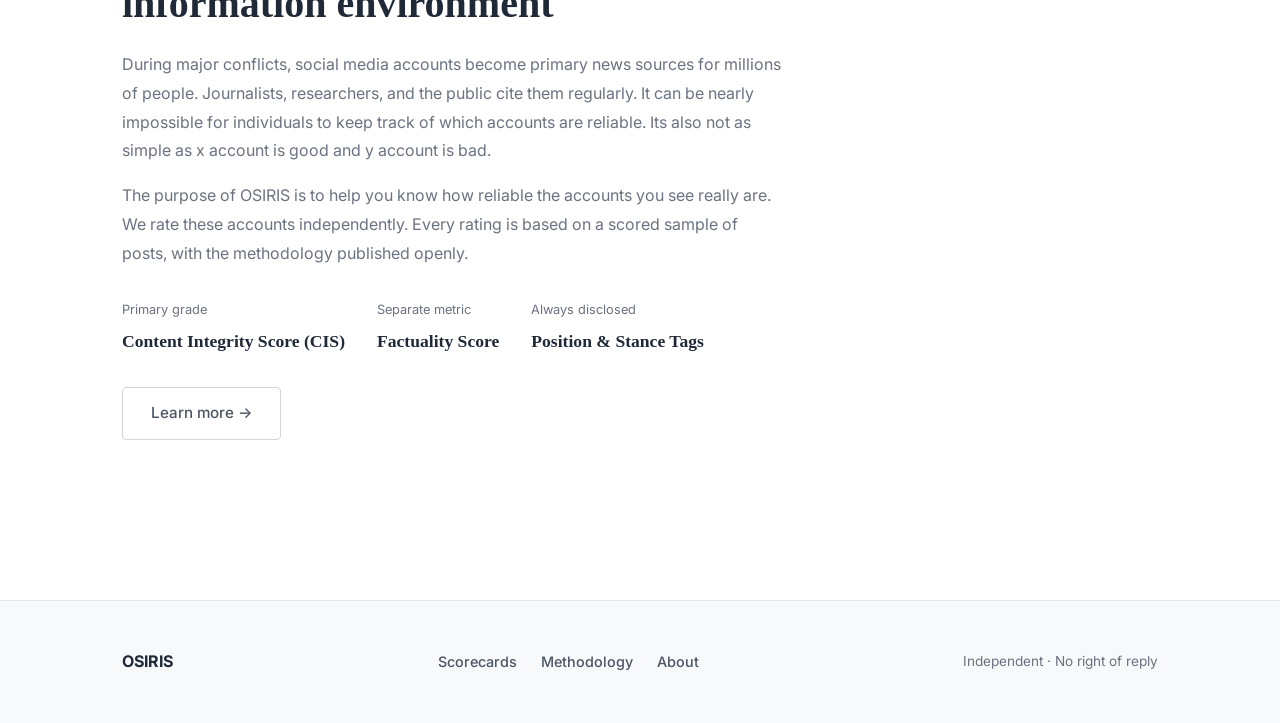
==== commit ebb1d0d9: "Rebrand nav header with dark background and gold logo text Apply OSIRIS brand colours to navigation:" ====
--- a/index.html
+++ b/index.html
@@ -12,9 +12,6 @@
 
 <nav class="nav" id="nav">
   <a href="index.html" class="nav-logo">
-    <div class="nav-logo-mark">
-      <img src="images/logo.png" alt="OSIRIS">
-    </div>
     <span class="nav-logo-text">OSIRIS</span>
   </a>
   <ul class="nav-links">
--- a/css/style.css
+++ b/css/style.css
@@ -77,14 +77,14 @@
   align-items: center;
   justify-content: space-between;
   padding: 1rem 3rem;
-  background: var(--bg-primary);
-  border-bottom: 1px solid var(--border-light);
-  box-shadow: 0 1px 3px rgba(0,0,0,0.05);
+  background: #0c130f;
+  border-bottom: 1px solid #1a2a1f;
+  box-shadow: 0 1px 3px rgba(0,0,0,0.15);
   transition: box-shadow 0.3s;
 }
 
 .nav.scrolled {
-  box-shadow: 0 2px 8px rgba(0,0,0,0.08);
+  box-shadow: 0 2px 8px rgba(0,0,0,0.3);
 }
 
 .nav-logo {
@@ -95,25 +95,18 @@
 }
 
 .nav-logo-mark {
-  width: 36px;
-  height: 36px;
-  display: flex;
-  align-items: center;
-  justify-content: center;
-}
-
-.nav-logo-mark img {
-  width: 100%;
-  height: 100%;
-  object-fit: contain;
+  display: none;
 }
 
 .nav-logo-text {
-  font-family: 'Inter', sans-serif;
+  font-family: 'Constantia', Georgia, serif;
   font-size: 1.1rem;
   font-weight: 700;
   letter-spacing: 0.02em;
-  color: var(--text-primary);
+  color: #c4a24a;
+  text-decoration: underline;
+  text-decoration-color: #3a7e5b;
+  text-underline-offset: 4px;
 }
 
 .nav-links {
@@ -126,13 +119,13 @@
   font-family: 'Inter', sans-serif;
   font-size: 0.95rem;
   font-weight: 500;
-  color: var(--text-secondary);
+  color: rgba(255,255,255,0.7);
   transition: color 0.2s;
   text-decoration: none;
 }
 
 .nav-links a:hover, .nav-links a.active {
-  color: var(--primary);
+  color: #c4a24a;
   text-decoration: none;
 }
 
@@ -792,7 +785,7 @@
   display: block;
   width: 22px;
   height: 2px;
-  background: var(--text-primary);
+  background: rgba(255,255,255,0.7);
 }
 
 /* ── RESPONSIVE ── */
@@ -815,8 +808,8 @@
     left: 0;
     right: 0;
     flex-direction: column;
-    background: var(--bg-primary);
-    border-bottom: 1px solid var(--border-light);
+    background: #0c130f;
+    border-bottom: 1px solid #1a2a1f;
     padding: 0.5rem 1.5rem 1rem;
     gap: 0;
   }
@@ -824,7 +817,7 @@
   .nav.open .nav-links li a {
     display: block;
     padding: 0.75rem 0;
-    border-bottom: 1px solid var(--border-light);
+    border-bottom: 1px solid #1a2a1f;
   }
   .nav.open .nav-links li:last-child a { border-bottom: none; }
   .breakdown-grid { grid-template-columns: repeat(2, 1fr); }
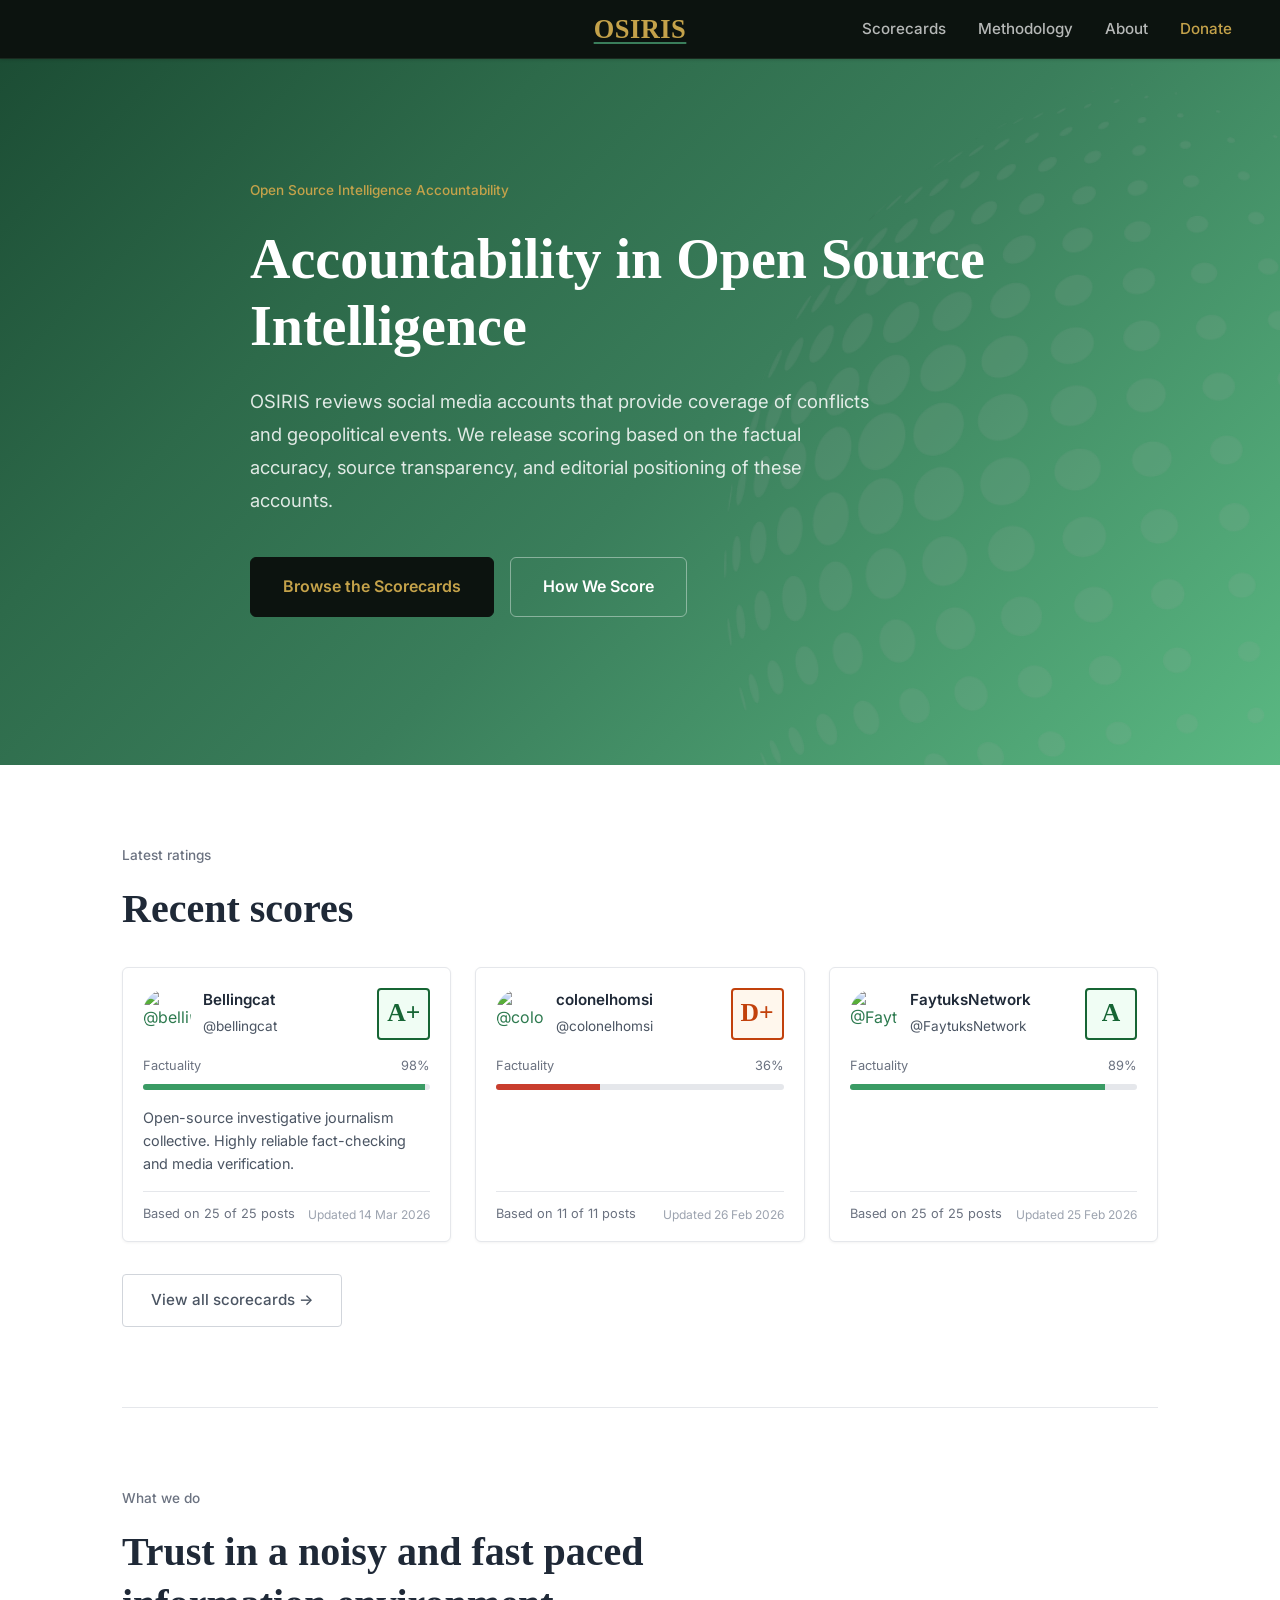
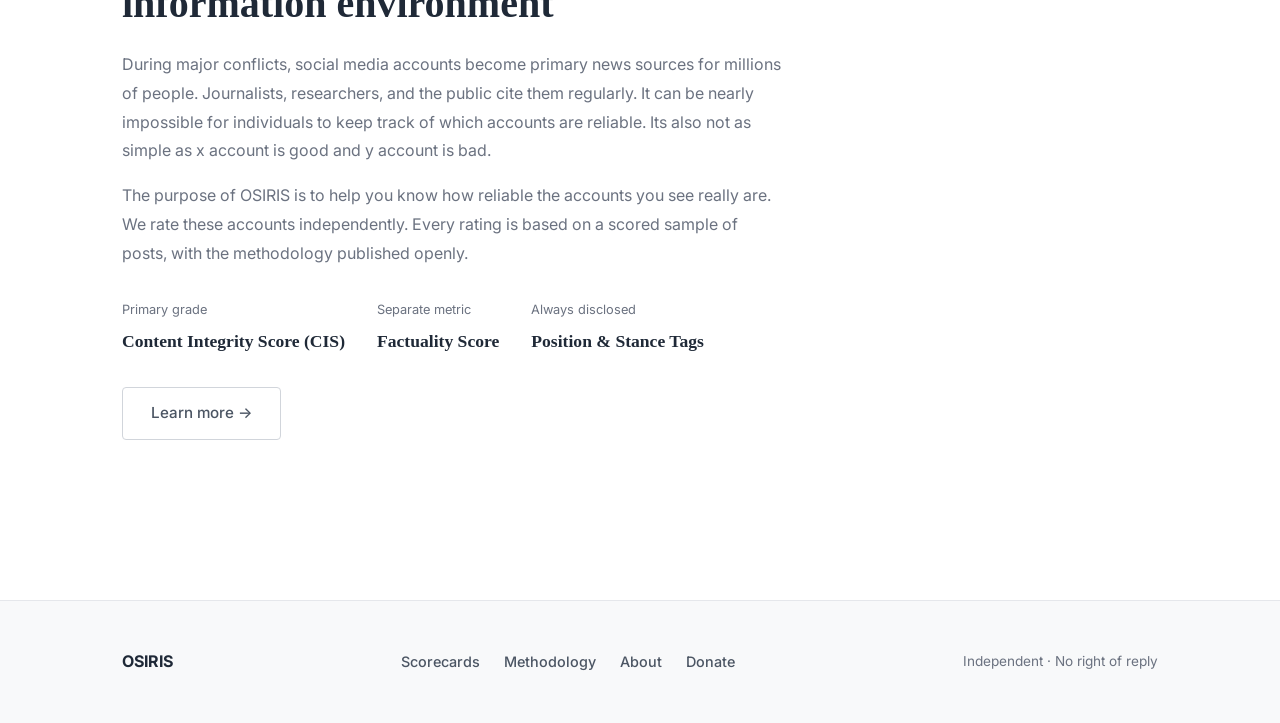
==== commit 9c230a2b: "Add donate page, hero redesign with globe, centered nav logo - Add donate.html with Ko-fi widget and" ====
--- a/index.html
+++ b/index.html
@@ -18,6 +18,7 @@
     <li><a href="scorecards.html">Scorecards</a></li>
     <li><a href="methodology.html">Methodology</a></li>
     <li><a href="about.html">About</a></li>
+    <li><a href="donate.html" class="nav-donate">Donate</a></li>
   </ul>
   <button class="nav-toggle" aria-label="Menu" aria-expanded="false">
     <span></span><span></span><span></span>
@@ -26,9 +27,12 @@
 
 <main>
   <section class="hero">
-    <div class="hero-bg-lines"></div>
+    <div class="hero-bg-lines">
+      <img src="images/globedots.png" alt="" style="width:100%;height:100%;object-fit:contain;opacity:0.12;">
+    </div>
     <div class="container">
-      <h1>Who are you <em>actually</em> trusting?</h1>
+      <p class="hero-eyebrow">Open Source Intelligence Accountability</p>
+      <h1>Accountability in Open Source Intelligence</h1>
       <p class="hero-sub">OSIRIS reviews social media accounts that provide coverage of conflicts and geopolitical events. We release scoring based on the factual accuracy, source transparency, and editorial positioning of these accounts.</p>
       <div class="hero-cta">
         <a href="scorecards.html" class="btn btn-primary">Browse the Scorecards</a>
@@ -94,6 +98,7 @@
         <li><a href="scorecards.html">Scorecards</a></li>
         <li><a href="methodology.html">Methodology</a></li>
         <li><a href="about.html">About</a></li>
+        <li><a href="donate.html">Donate</a></li>
       </ul>
       <div class="footer-note">Independent · No right of reply</div>
     </div>
--- a/css/style.css
+++ b/css/style.css
@@ -75,7 +75,7 @@
   z-index: 500;
   display: flex;
   align-items: center;
-  justify-content: space-between;
+  justify-content: flex-end;
   padding: 1rem 3rem;
   background: #0c130f;
   border-bottom: 1px solid #1a2a1f;
@@ -87,7 +87,11 @@
   box-shadow: 0 2px 8px rgba(0,0,0,0.3);
 }
 
-.nav-logo {
+.nav-logo,
+.nav-logo:hover {
+  position: absolute;
+  left: 50%;
+  transform: translateX(-50%);
   display: flex;
   align-items: center;
   gap: 0.75rem;
@@ -100,13 +104,18 @@
 
 .nav-logo-text {
   font-family: 'Constantia', Georgia, serif;
-  font-size: 1.1rem;
+  font-size: 1.65rem;
   font-weight: 700;
   letter-spacing: 0.02em;
   color: #c4a24a;
   text-decoration: underline;
   text-decoration-color: #3a7e5b;
   text-underline-offset: 4px;
+  transition: text-decoration-color 0.2s;
+}
+
+.nav-logo:hover .nav-logo-text {
+  text-decoration-color: #6abf8a;
 }
 
 .nav-links {
@@ -127,6 +136,13 @@
 .nav-links a:hover, .nav-links a.active {
   color: #c4a24a;
   text-decoration: none;
+}
+
+.nav-links a.nav-donate {
+  color: #c4a24a;
+}
+.nav-links a.nav-donate:hover {
+  color: #e2c06a;
 }
 
 /* ── LAYOUT ── */
@@ -141,43 +157,50 @@
   justify-content: center;
   position: relative;
   padding: 8rem 0 6rem;
-  background: linear-gradient(to bottom, var(--bg-secondary) 0%, var(--bg-primary) 100%);
+  background: linear-gradient(135deg, #1a4a32 0%, #2d6a4a 30%, #3a7e5b 55%, #5ab882 100%);
+  overflow: hidden;
 }
 
 .hero-bg-lines {
-  display: none;
+  position: absolute;
+  top: 10%;
+  right: -20%;
+  width: 65%;
+  height: 120%;
+  pointer-events: none;
+  z-index: 0;
+}
+
+.hero .container {
+  position: relative;
+  z-index: 1;
 }
 
 .hero-eyebrow {
   font-family: 'Inter', sans-serif;
   font-size: 0.85rem;
   font-weight: 500;
-  color: var(--text-muted);
+  color: #c4a24a;
   margin-bottom: 1.5rem;
 }
 
 .hero h1 {
-  font-size: clamp(2.5rem, 6vw, 4.5rem);
+  font-family: 'Constantia', Georgia, serif;
+  font-size: clamp(2.5rem, 5vw, 3.5rem);
   font-weight: 700;
-  letter-spacing: -0.02em;
-  color: var(--text-primary);
+  color: #fff;
   max-width: 780px;
-  margin-bottom: 1rem;
-  line-height: 1.1;
-}
-
-.hero h1 em {
-  font-style: italic;
-  color: var(--primary);
+  margin-bottom: 1.5rem;
+  line-height: 1.2;
 }
 
 .hero-sub {
   font-size: 1.15rem;
-  color: var(--text-secondary);
-  max-width: 600px;
-  margin: 1rem 0 2.5rem;
+  color: rgba(255,255,255,0.85);
+  max-width: 620px;
+  margin: 0 0 2.5rem;
   font-weight: 400;
-  line-height: 1.7;
+  line-height: 1.8;
 }
 
 .hero-cta {
@@ -223,6 +246,35 @@
   color: var(--primary);
   background: var(--bg-secondary);
   text-decoration: none;
+}
+
+.hero .btn-primary {
+  background: #0c130f;
+  border-color: #0c130f;
+  color: #c4a24a;
+}
+.hero .btn-primary:hover {
+  background: #1a2a1f;
+  border-color: #1a2a1f;
+  color: #c4a24a;
+}
+.hero .btn-ghost {
+  background: transparent;
+  border-color: rgba(255,255,255,0.4);
+  color: #fff;
+}
+.hero .btn-ghost:hover {
+  border-color: #fff;
+  color: #fff;
+  background: rgba(255,255,255,0.1);
+}
+
+.hero .btn-primary,
+.hero .btn-ghost {
+  padding: 1rem 2rem;
+  font-size: 1rem;
+  font-weight: 600;
+  border-radius: 6px;
 }
 
 .hero-scroll {
@@ -793,13 +845,17 @@
   .nav { padding: 1rem 1.5rem; }
   .nav-links { gap: 1.25rem; }
   .container { padding: 0 1.25rem; }
-  .hero h1 { font-size: 2.6rem; }
+  .hero h1 { font-size: 2.2rem; }
+  .hero-bg-lines { opacity: 0.4; }
   .breakdown-grid { grid-template-columns: repeat(3, 1fr); }
   .scorecard-header { gap: 1.25rem; }
   .footer-inner { flex-direction: column; align-items: flex-start; }
 }
 
 @media (max-width: 480px) {
+  .nav { justify-content: space-between; }
+  .nav-logo { position: static; transform: none; }
+  .hero-bg-lines { display: none; }
   .nav-toggle { display: flex; }
   .nav-links {
     display: none;
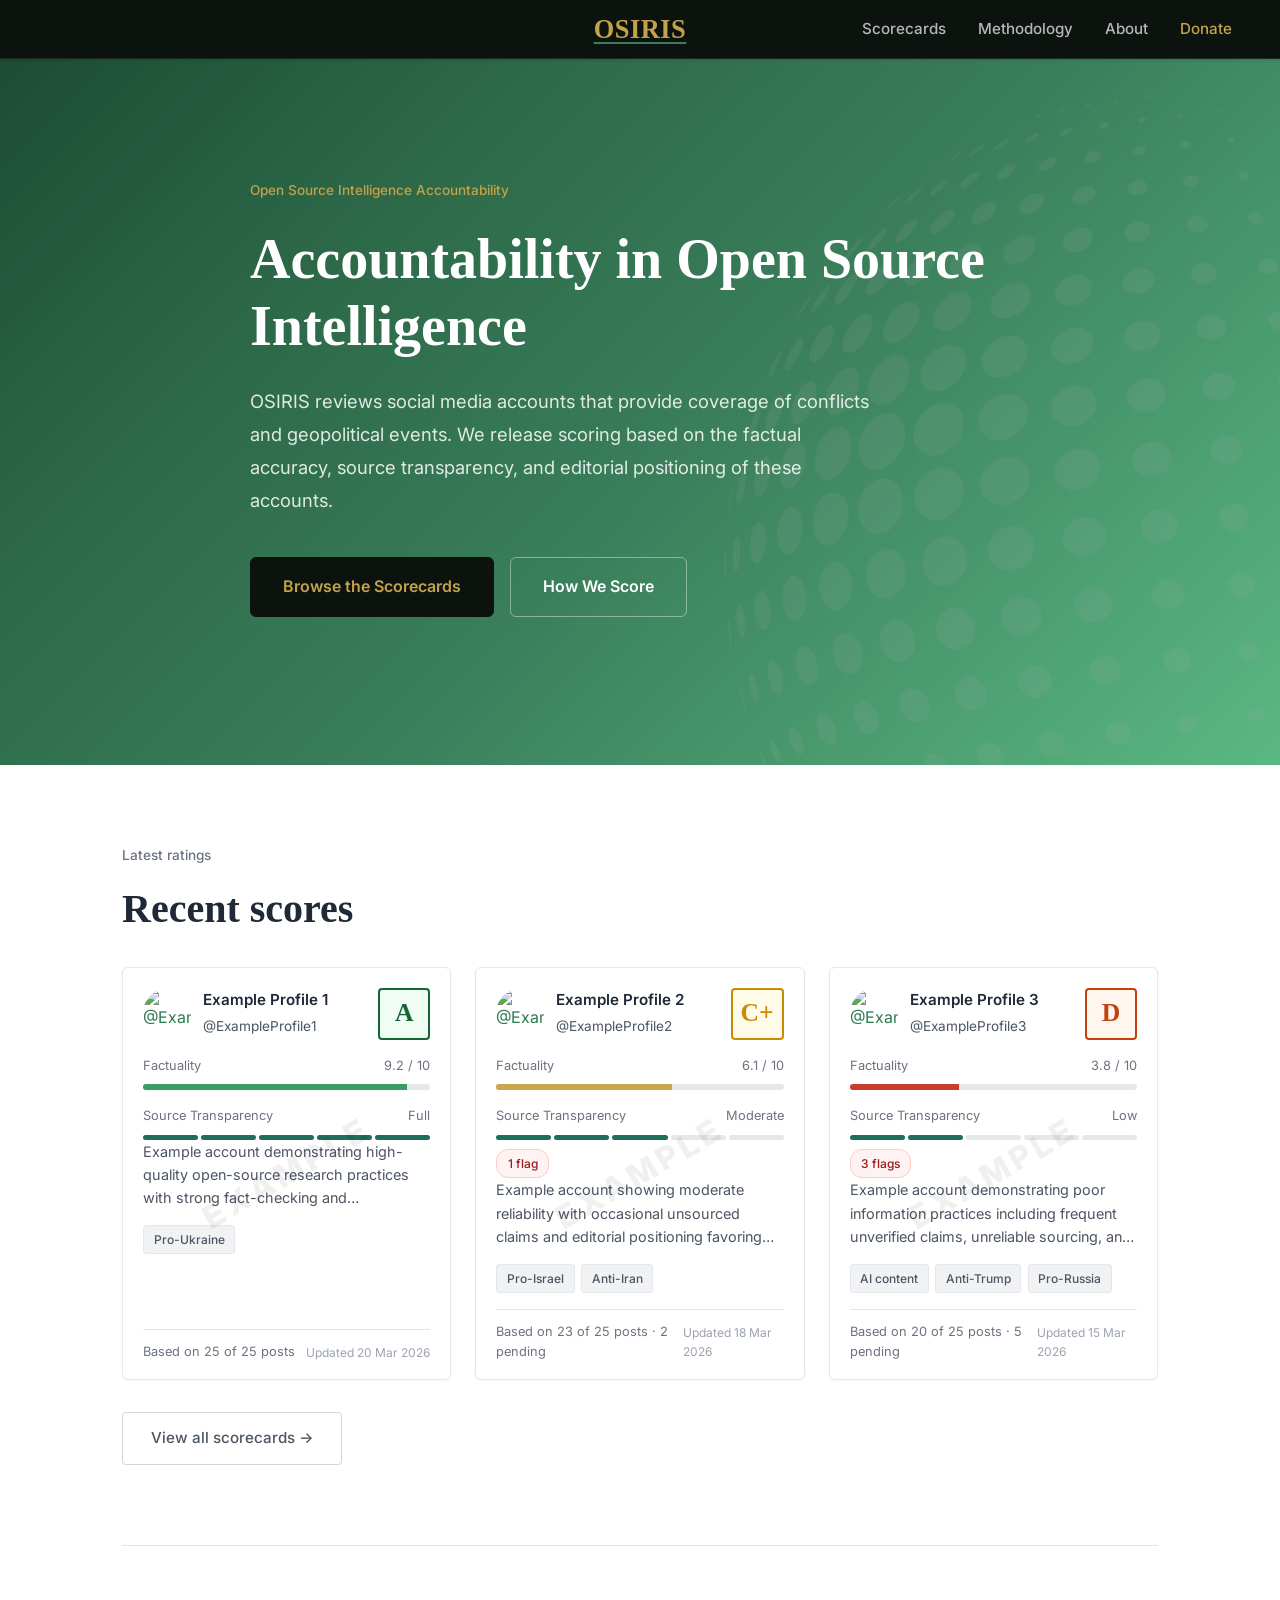
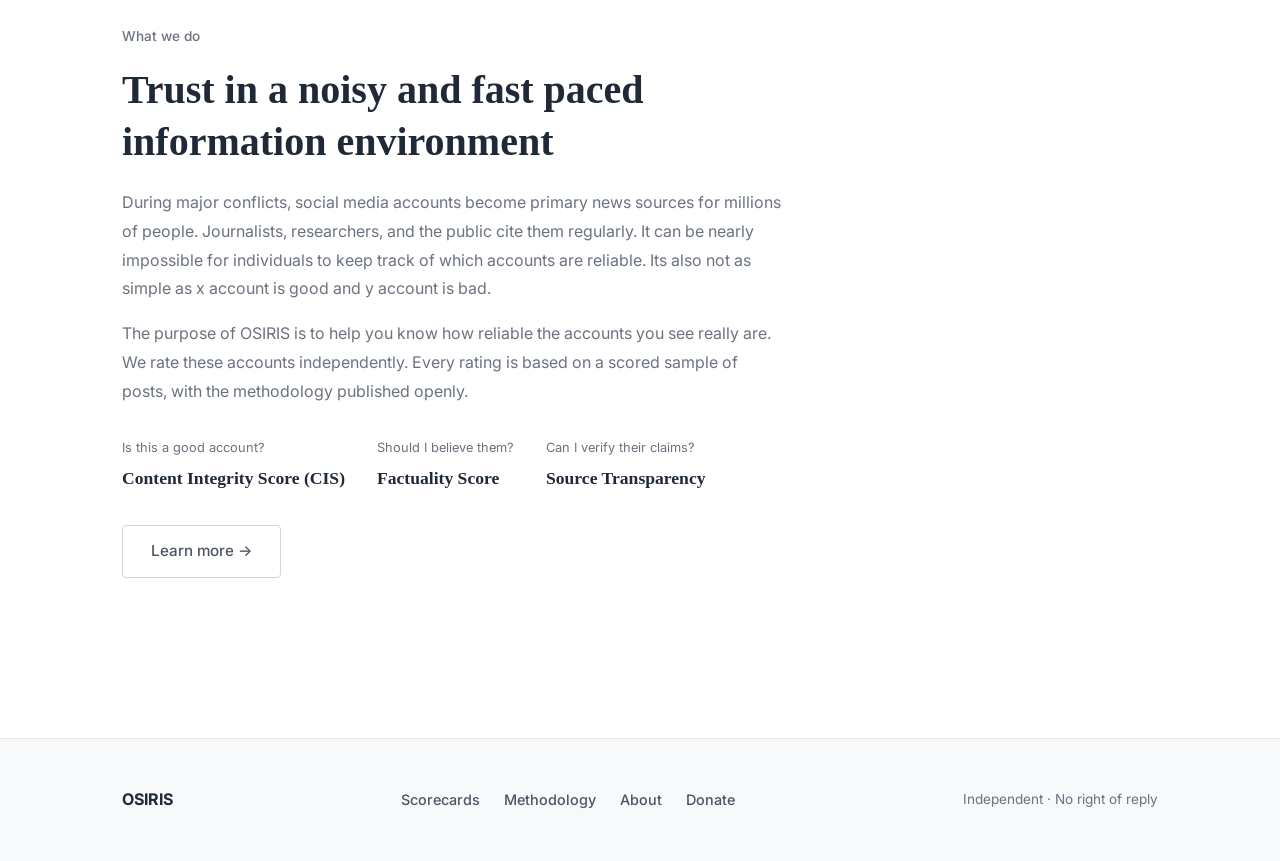
==== commit e021a150: "Fix mobile UX issues and replace with example profiles - Fix mobile container padding (increase to 1" ====
--- a/index.html
+++ b/index.html
@@ -28,7 +28,7 @@
 <main>
   <section class="hero">
     <div class="hero-bg-lines">
-      <img src="images/globedots.png" alt="" style="width:100%;height:100%;object-fit:contain;opacity:0.12;">
+      <img src="images/globedots.png" alt="" role="presentation" style="width:100%;height:100%;object-fit:contain;opacity:0.12;">
     </div>
     <div class="container">
       <p class="hero-eyebrow">Open Source Intelligence Accountability</p>
@@ -70,16 +70,16 @@
         </p>
         <div style="margin-top: 2rem; display: flex; gap: 2rem; flex-wrap: wrap;">
           <div>
-            <div style="font-family: 'Inter', sans-serif; font-size: 0.8rem; color: var(--text-muted); margin-bottom: 0.4rem;">Primary grade</div>
+            <div style="font-family: 'Inter', sans-serif; font-size: 0.8rem; color: var(--text-muted); margin-bottom: 0.4rem;">Is this a good account?</div>
             <div style="font-family: Georgia, serif; font-size: 1.1rem; color: var(--text-primary); font-weight: 600;">Content Integrity Score (CIS)</div>
           </div>
           <div>
-            <div style="font-family: 'Inter', sans-serif; font-size: 0.8rem; color: var(--text-muted); margin-bottom: 0.4rem;">Separate metric</div>
+            <div style="font-family: 'Inter', sans-serif; font-size: 0.8rem; color: var(--text-muted); margin-bottom: 0.4rem;">Should I believe them?</div>
             <div style="font-family: Georgia, serif; font-size: 1.1rem; color: var(--text-primary); font-weight: 600;">Factuality Score</div>
           </div>
           <div>
-            <div style="font-family: 'Inter', sans-serif; font-size: 0.8rem; color: var(--text-muted); margin-bottom: 0.4rem;">Always disclosed</div>
-            <div style="font-family: Georgia, serif; font-size: 1.1rem; color: var(--text-primary); font-weight: 600;">Position & Stance Tags</div>
+            <div style="font-family: 'Inter', sans-serif; font-size: 0.8rem; color: var(--text-muted); margin-bottom: 0.4rem;">Can I verify their claims?</div>
+            <div style="font-family: Georgia, serif; font-size: 1.1rem; color: var(--text-primary); font-weight: 600;">Source Transparency</div>
           </div>
         </div>
         <div style="margin-top: 2rem;">
--- a/css/style.css
+++ b/css/style.css
@@ -96,6 +96,7 @@
   align-items: center;
   gap: 0.75rem;
   text-decoration: none;
+  z-index: 10;
 }
 
 .nav-logo-mark {
@@ -288,42 +289,6 @@
 @keyframes scrollPulse {
   0%, 100% { opacity: 0.3; }
   50% { opacity: 1; }
-}
-
-/* ── STAT BAR ── */
-.stat-bar {
-  border-top: 1px solid var(--border-light);
-  border-bottom: 1px solid var(--border-light);
-  padding: 2rem 0;
-  margin-bottom: 5rem;
-  background: var(--bg-secondary);
-}
-
-.stat-bar-inner {
-  display: flex;
-  gap: 4rem;
-  flex-wrap: wrap;
-}
-
-.stat-item {
-  display: flex;
-  flex-direction: column;
-  gap: 0.35rem;
-}
-
-.stat-value {
-  font-family: Georgia, serif;
-  font-size: 2.2rem;
-  font-weight: 700;
-  color: var(--primary);
-  line-height: 1;
-}
-
-.stat-label {
-  font-family: 'Inter', sans-serif;
-  font-size: 0.85rem;
-  font-weight: 500;
-  color: var(--text-muted);
 }
 
 /* ── SECTION ── */
@@ -381,6 +346,24 @@
   text-decoration: none;
   display: block;
   box-shadow: 0 1px 3px rgba(0,0,0,0.05);
+  position: relative;
+  overflow: hidden;
+}
+
+.scorecard-card::after {
+  content: 'EXAMPLE';
+  position: absolute;
+  top: 50%;
+  left: 50%;
+  transform: translate(-50%, -50%) rotate(-30deg);
+  font-family: 'Inter', sans-serif;
+  font-size: 2rem;
+  font-weight: 800;
+  letter-spacing: 0.15em;
+  color: rgba(0,0,0,0.06);
+  pointer-events: none;
+  white-space: nowrap;
+  z-index: 1;
 }
 
 .scorecard-card:hover {
@@ -388,6 +371,27 @@
   box-shadow: 0 2px 6px rgba(0,0,0,0.06);
   color: inherit;
   text-decoration: none;
+}
+
+.scorecard-view-container {
+  position: relative;
+  overflow: hidden;
+}
+
+.scorecard-view-container::after {
+  content: 'EXAMPLE';
+  position: absolute;
+  top: 50%;
+  left: 50%;
+  transform: translate(-50%, -50%) rotate(-30deg);
+  font-family: 'Inter', sans-serif;
+  font-size: 4.5rem;
+  font-weight: 800;
+  letter-spacing: 0.2em;
+  color: rgba(0,0,0,0.05);
+  pointer-events: none;
+  white-space: nowrap;
+  z-index: 1;
 }
 
 .card-top {
@@ -628,38 +632,6 @@
   font-weight: 500;
 }
 
-/* Breakdown chart */
-.breakdown-grid {
-  display: grid;
-  grid-template-columns: repeat(5, 1fr);
-  gap: 1rem;
-  margin: 2rem 0;
-}
-
-.breakdown-item {
-  background: var(--bg-secondary);
-  border: 1px solid var(--border-light);
-  border-radius: 6px;
-  padding: 1.25rem 1rem;
-  text-align: center;
-}
-
-.breakdown-count {
-  font-family: Georgia, serif;
-  font-size: 2rem;
-  font-weight: 700;
-  color: var(--text-primary);
-  line-height: 1;
-  margin-bottom: 0.3rem;
-}
-
-.breakdown-label {
-  font-family: 'Inter', sans-serif;
-  font-size: 0.75rem;
-  font-weight: 500;
-  color: var(--text-muted);
-}
-
 /* ── ABOUT / METHODOLOGY ── */
 .prose-section {
   padding: 7rem 0 5rem;
@@ -808,17 +780,64 @@
   margin: 0;
 }
 
-/* ── HARD FLAGS ── */
-.hard-flag {
-  background: var(--grade-f-bg);
-  border: 1px solid var(--grade-f);
-  border-radius: 6px;
-  padding: 0.85rem 1.25rem;
-  margin-top: 0.75rem;
+/* ── SEGMENTED BAR (Source Transparency) ── */
+.seg-bar { display: flex; gap: 3px; }
+.seg-bar-segment {
+  flex: 1;
+  height: 8px;
+  border-radius: 3px;
+  background: var(--border-light);
+}
+.seg-bar-segment.filled { background: #1E6F5C; }
+.seg-bar-sm .seg-bar-segment { height: 5px; }
+
+/* ── FLAG PILLS ── */
+.flag-pill {
+  display: inline-block;
+  font-family: 'Inter', sans-serif;
+  font-size: 0.75rem;
+  font-weight: 500;
+  padding: 0.25rem 0.65rem;
+  border-radius: 12px;
+}
+.flag-auto {
+  background: #FEF2F2;
+  color: #991B1B;
+  border: 1px solid #FECACA;
+}
+.flag-manual {
+  background: var(--bg-tertiary);
+  color: var(--text-secondary);
+  border: 1px solid var(--border-light);
+}
+
+/* ── SOURCE PROFILE ── */
+.source-list {
+  list-style: none;
+  padding: 0;
+  margin: 0;
+}
+.source-item {
+  display: flex;
+  justify-content: space-between;
+  align-items: baseline;
+  padding: 0.4rem 0;
+  border-bottom: 1px solid var(--border-light);
   font-family: 'Inter', sans-serif;
   font-size: 0.85rem;
-  font-weight: 500;
-  color: var(--grade-f);
+}
+.source-item:last-child { border-bottom: none; }
+.source-name { color: var(--text-primary); }
+.source-count {
+  font-weight: 600;
+  color: var(--text-primary);
+  min-width: 2rem;
+  text-align: right;
+}
+.source-type {
+  font-size: 0.75rem;
+  color: var(--text-muted);
+  margin-left: 0.5rem;
 }
 
 /* ── HAMBURGER MENU ── */
@@ -847,14 +866,21 @@
   .container { padding: 0 1.25rem; }
   .hero h1 { font-size: 2.2rem; }
   .hero-bg-lines { opacity: 0.4; }
-  .breakdown-grid { grid-template-columns: repeat(3, 1fr); }
   .scorecard-header { gap: 1.25rem; }
   .footer-inner { flex-direction: column; align-items: flex-start; }
+  .scores-grid { gap: 1.25rem; }
 }
 
 @media (max-width: 480px) {
+  .container { padding: 0 1.5rem; }
+  .scores-grid { grid-template-columns: 1fr; }
   .nav { justify-content: space-between; }
-  .nav-logo { position: static; transform: none; }
+  .nav-logo {
+    position: relative;
+    transform: none;
+    z-index: 20;
+    flex-shrink: 0;
+  }
   .hero-bg-lines { display: none; }
   .nav-toggle { display: flex; }
   .nav-links {
@@ -868,6 +894,7 @@
     border-bottom: 1px solid #1a2a1f;
     padding: 0.5rem 1.5rem 1rem;
     gap: 0;
+    z-index: 15;
   }
   .nav.open .nav-links { display: flex; }
   .nav.open .nav-links li a {
@@ -876,5 +903,4 @@
     border-bottom: 1px solid #1a2a1f;
   }
   .nav.open .nav-links li:last-child a { border-bottom: none; }
-  .breakdown-grid { grid-template-columns: repeat(2, 1fr); }
-}
+}
